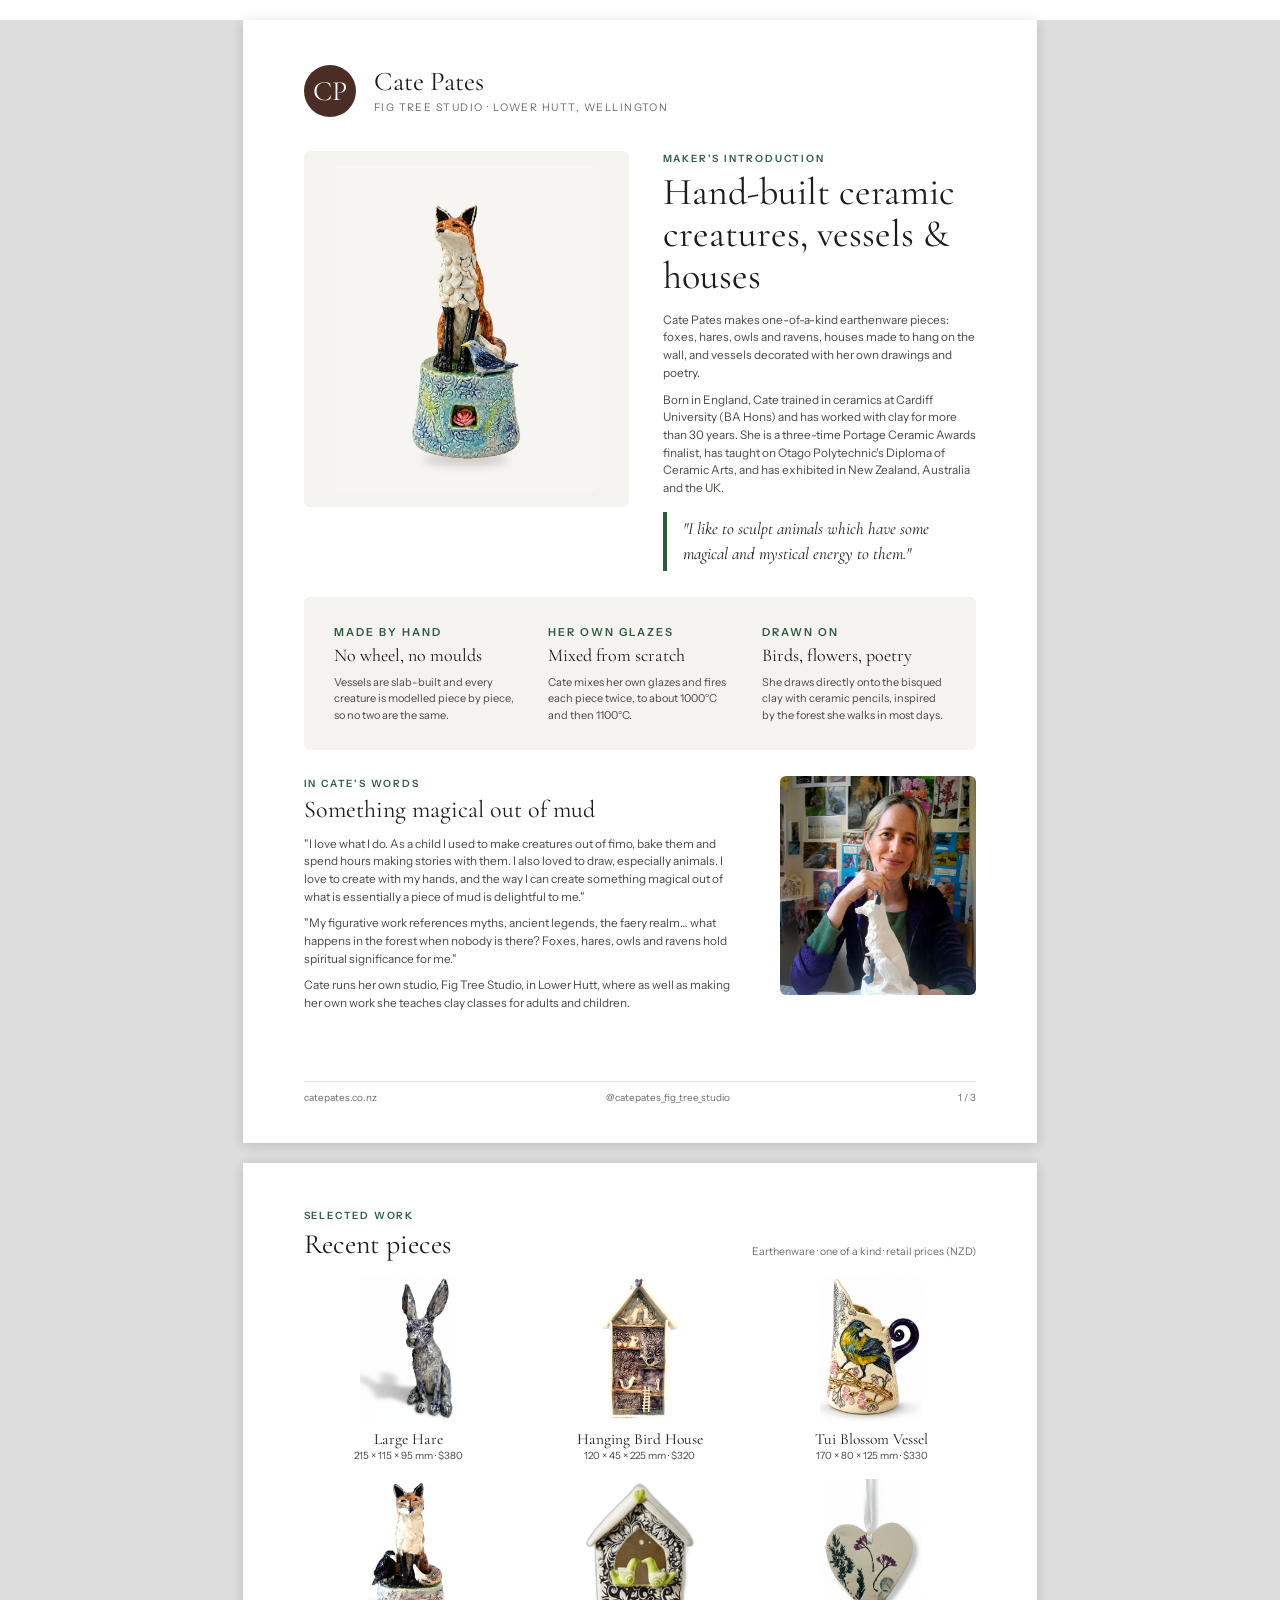
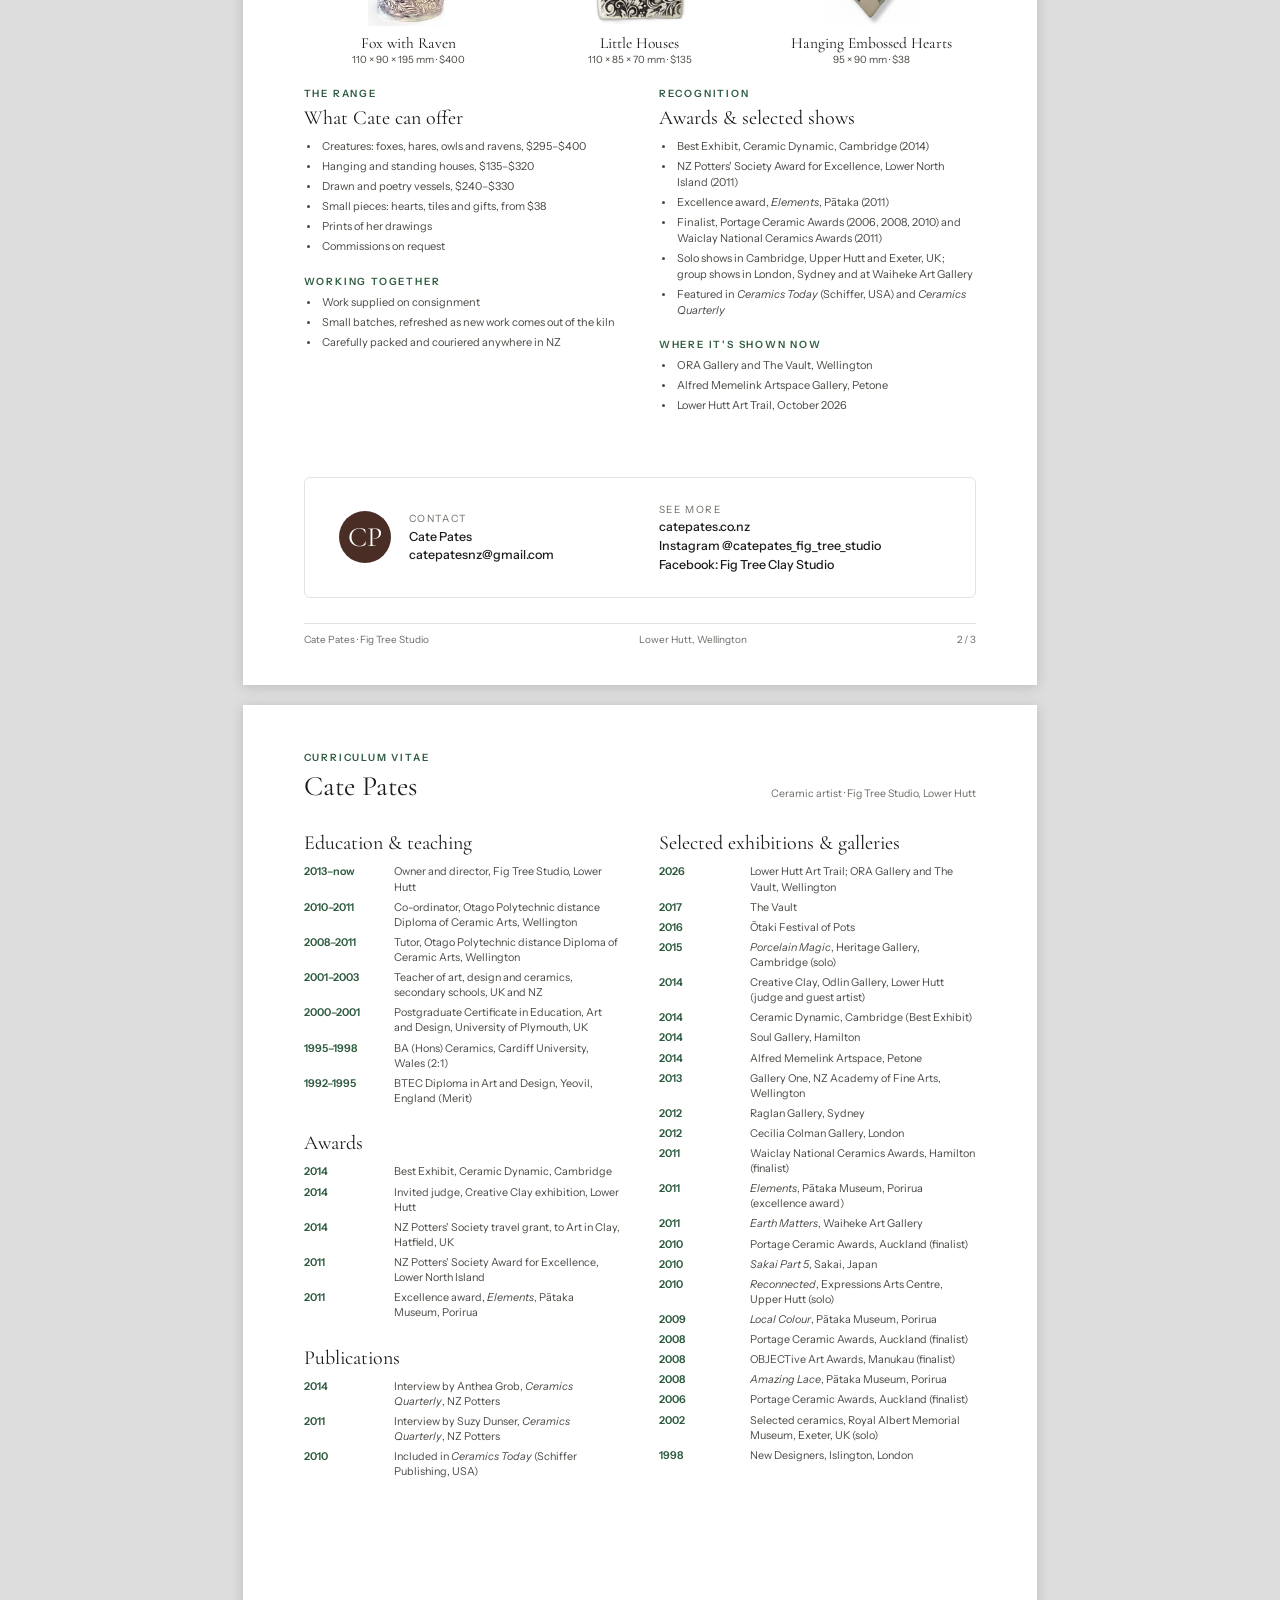
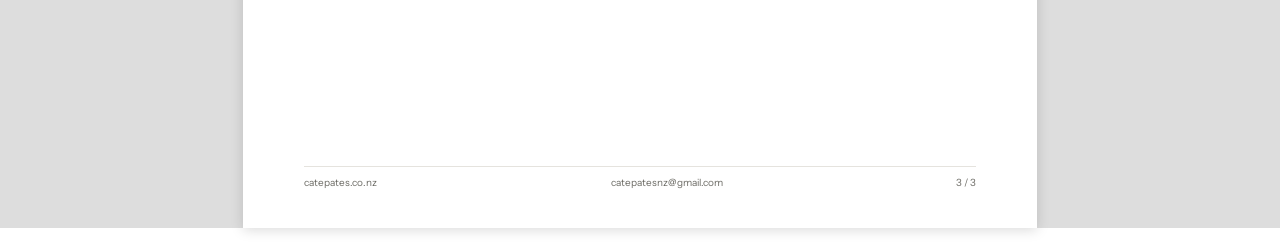
==== docs/maker-introduction/index.html @ d9bb9735 "Maker introduction: Cate mixes her own glazes Co-Authored-By: Claude Opus 5.5 <noreply@anthropic.com" ====
<!doctype html>
<html lang="en">
<head>
<meta charset="utf-8">
<title>Cate Pates – Maker introduction</title>
<!-- Cate's introduction pack for galleries: three A4 pages. Edit the text here, then
     run `node docs/maker-introduction/build.cjs` to make the PDF beside this file. -->
<link href="https://fonts.googleapis.com/css2?family=Cormorant+Garamond:ital,wght@0,300;0,400;0,500;1,300;1,400&family=Instrument+Sans:ital,wght@0,400;0,500;0,600;1,400&display=swap" rel="stylesheet">
<style>
  :root {
    --ink: #1C1C1A; --body: #4A4944; --muted: #6B6A64; --line: #E5E3DE; --soft: #F4F3F0;
    --green: #2E5B3F; --brown: #4A2E25;
    --serif: 'Cormorant Garamond', Georgia, serif; --sans: 'Instrument Sans', system-ui, sans-serif;
  }
  @page { size: A4; margin: 0; }
  * { box-sizing: border-box; }
  html, body { margin: 0; background: #fff; color: var(--body); font-family: var(--sans); font-size: 11.8px; line-height: 1.5; }
  .page { position: relative; width: 210mm; height: 297mm; padding: 12mm 16mm 22mm; overflow: hidden; page-break-after: always; }
  .page:last-child { page-break-after: auto; }
  @media screen { body { background: #ddd; } .page { margin: 20px auto; background: #fff; box-shadow: 0 2px 12px rgba(0,0,0,.15); } }
  p { margin: 0 0 9px; }
  em { font-style: italic; }
  .eyebrow { margin: 0 0 6px; font-size: 10px; font-weight: 600; letter-spacing: .18em; text-transform: uppercase; color: var(--green); }
  .serif { font-family: var(--serif); font-weight: 400; color: var(--ink); }
  h1, h2, h3 { margin: 0; font-family: var(--serif); font-weight: 400; color: var(--ink); line-height: 1.1; }
  h1 { font-size: 38px; }
  h2 { font-size: 28px; }
  h3 { font-size: 20px; }
  .mark { display: grid; place-items: center; width: 52px; height: 52px; border-radius: 50%; background: var(--brown); color: #fff; font-family: var(--serif); font-size: 28px; letter-spacing: -.02em; flex: none; }
  .foot { position: absolute; left: 16mm; right: 16mm; bottom: 10mm; display: flex; justify-content: space-between; padding-top: 8px; border-top: 1px solid var(--line); font-size: 10px; color: var(--muted); }
  ul.dots { margin: 0; padding: 0 0 0 16px; }
  ul.dots li { margin: 0 0 4px; padding-left: 2px; line-height: 1.45; }
  ul.dots li::marker { font-size: 9px; }

  /* Page 1 */
  .brand { display: flex; align-items: center; gap: 18px; }
  .brand .name { font-family: var(--serif); font-size: 27px; color: var(--ink); line-height: 1.1; }
  .brand .sub { margin-top: 4px; font-size: 10.5px; letter-spacing: .14em; text-transform: uppercase; color: var(--muted); }
  .intro { display: grid; grid-template-columns: 86mm 1fr; gap: 9mm; margin-top: 9mm; }
  .hero { background: var(--soft); border-radius: 6px; height: 94mm; display: flex; align-items: center; justify-content: center; overflow: hidden; }
  .hero img { height: 86mm; width: auto; max-width: 100%; object-fit: contain; }
  .intro h1 { margin-bottom: 14px; }
  .quote { margin: 14px 0 0; padding: 4px 0 4px 16px; border-left: 4px solid var(--green); font-family: var(--serif); font-style: italic; font-size: 17px; line-height: 1.5; color: var(--ink); }
  .features { display: grid; grid-template-columns: repeat(3, 1fr); gap: 8mm; margin-top: 7mm; padding: 7mm 8mm; background: var(--soft); border-radius: 6px; }
  .features h3 { font-size: 18px; margin: 6px 0 8px; }
  .features p { font-size: 11px; margin: 0; }
  .words { display: grid; grid-template-columns: 1fr 52mm; gap: 9mm; margin-top: 7mm; }
  .words h2 { font-size: 24px; margin-bottom: 12px; }
  .words img { width: 100%; height: 58mm; object-fit: cover; border-radius: 6px; }

  /* Page 2 */
  .head { display: flex; justify-content: space-between; align-items: flex-end; }
  .head .note { font-size: 10.5px; color: var(--muted); }
  .pieces { display: grid; grid-template-columns: repeat(3, 1fr); gap: 4mm 6mm; margin-top: 4mm; text-align: center; }
  .pieces img { height: 39mm; width: auto; max-width: 100%; object-fit: contain; }
  .pieces .t { font-family: var(--serif); font-size: 15.5px; color: var(--ink); margin-top: 2px; line-height: 1.2; }
  .pieces .m { font-size: 10px; }
  .two { display: grid; grid-template-columns: 1fr 1fr; gap: 10mm; margin-top: 5mm; font-size: 11px; }
  .two h3 { margin-bottom: 10px; }
  .two .eyebrow + h3 { margin-top: 0; }
  .two section + section { margin-top: 5mm; }
  .contact { position: absolute; left: 16mm; right: 16mm; bottom: 23mm; display: grid; grid-template-columns: 1fr 1fr; gap: 10mm; padding: 6mm 9mm; border: 1px solid var(--line); border-radius: 6px; }
  .contact .who { display: flex; align-items: center; gap: 18px; }
  .contact .label { font-size: 10px; letter-spacing: .16em; text-transform: uppercase; color: var(--muted); }
  .contact strong { display: block; font-weight: 500; color: var(--ink); font-size: 12.5px; }

  /* Page 3 */
  .cv { display: grid; grid-template-columns: 1fr 1fr; gap: 10mm; margin-top: 8mm; }
  .cv h3 { margin: 0 0 10px; }
  .cv section + section { margin-top: 7mm; }
  .cv dl { display: grid; grid-template-columns: 19mm 1fr; gap: 5px 5mm; margin: 0; font-size: 10.8px; line-height: 1.4; }
  .cv dt { font-weight: 600; color: var(--green); }
  .cv dd { margin: 0; }
</style>
</head>
<body>

<!-- ============ Page 1: about Cate ============ -->
<div class="page">
  <div class="brand">
    <div class="mark">CP</div>
    <div>
      <div class="name">Cate Pates</div>
      <div class="sub">Fig Tree Studio · Lower Hutt, Wellington</div>
    </div>
  </div>

  <div class="intro">
    <div class="hero"><img src="img/hero-fox.jpg" alt="Cate's ceramic fox with a bluebird on a glazed base"></div>
    <div>
      <p class="eyebrow">Maker's introduction</p>
      <h1>Hand-built ceramic creatures, vessels &amp; houses</h1>
      <p>Cate Pates makes one-of-a-kind earthenware pieces: foxes, hares, owls and ravens, houses made to hang on the wall, and vessels decorated with her own drawings and poetry.</p>
      <p>Born in England, Cate trained in ceramics at Cardiff University (BA Hons) and has worked with clay for more than 30 years. She is a three-time Portage Ceramic Awards finalist, has taught on Otago Polytechnic's Diploma of Ceramic Arts, and has exhibited in New Zealand, Australia and the UK.</p>
      <p class="quote">"I like to sculpt animals which have some magical and mystical energy to them."</p>
    </div>
  </div>

  <div class="features">
    <div>
      <p class="eyebrow">Made by hand</p>
      <h3>No wheel, no moulds</h3>
      <p>Vessels are slab-built and every creature is modelled piece by piece, so no two are the same.</p>
    </div>
    <div>
      <p class="eyebrow">Her own glazes</p>
      <h3>Mixed from scratch</h3>
      <p>Cate mixes her own glazes and fires each piece twice, to about 1000°C and then 1100°C.</p>
    </div>
    <div>
      <p class="eyebrow">Drawn on</p>
      <h3>Birds, flowers, poetry</h3>
      <p>She draws directly onto the bisqued clay with ceramic pencils, inspired by the forest she walks in most days.</p>
    </div>
  </div>

  <div class="words">
    <div>
      <p class="eyebrow">In Cate's words</p>
      <h2>Something magical out of mud</h2>
      <p>"I love what I do. As a child I used to make creatures out of fimo, bake them and spend hours making stories with them. I also loved to draw, especially animals. I love to create with my hands, and the way I can create something magical out of what is essentially a piece of mud is delightful to me."</p>
      <p>"My figurative work references myths, ancient legends, the faery realm… what happens in the forest when nobody is there? Foxes, hares, owls and ravens hold spiritual significance for me."</p>
      <p>Cate runs her own studio, Fig Tree Studio, in Lower Hutt, where as well as making her own work she teaches clay classes for adults and children.</p>
    </div>
    <img src="img/cate.jpg" alt="Cate Pates in her studio holding a white ceramic hare">
  </div>

  <div class="foot"><span>catepates.co.nz</span><span>@catepates_fig_tree_studio</span><span>1 / 3</span></div>
</div>

<!-- ============ Page 2: selected work, range, recognition ============ -->
<div class="page">
  <div class="head">
    <div><p class="eyebrow">Selected work</p><h2>Recent pieces</h2></div>
    <span class="note">Earthenware · one of a kind · retail prices (NZD)</span>
  </div>

  <div class="pieces">
    <div><img src="img/large-hare.jpg" alt=""><div class="t">Large Hare</div><div class="m">215 × 115 × 95 mm · $380</div></div>
    <div><img src="img/hanging-bird-house.jpg" alt=""><div class="t">Hanging Bird House</div><div class="m">120 × 45 × 225 mm · $320</div></div>
    <div><img src="img/tui-blossom-vessel.jpg" alt=""><div class="t">Tui Blossom Vessel</div><div class="m">170 × 80 × 125 mm · $330</div></div>
    <div><img src="img/fox-with-raven.jpg" alt=""><div class="t">Fox with Raven</div><div class="m">110 × 90 × 195 mm · $400</div></div>
    <div><img src="img/little-houses.jpg" alt=""><div class="t">Little Houses</div><div class="m">110 × 85 × 70 mm · $135</div></div>
    <div><img src="img/hanging-hearts.jpg" alt=""><div class="t">Hanging Embossed Hearts</div><div class="m">95 × 90 mm · $38</div></div>
  </div>

  <div class="two">
    <div>
      <section>
        <p class="eyebrow">The range</p>
        <h3>What Cate can offer</h3>
        <ul class="dots">
          <li>Creatures: foxes, hares, owls and ravens, $295–$400</li>
          <li>Hanging and standing houses, $135–$320</li>
          <li>Drawn and poetry vessels, $240–$330</li>
          <li>Small pieces: hearts, tiles and gifts, from $38</li>
          <li>Prints of her drawings</li>
          <li>Commissions on request</li>
        </ul>
      </section>
      <section>
        <p class="eyebrow">Working together</p>
        <ul class="dots">
          <li>Work supplied on consignment</li>
          <li>Small batches, refreshed as new work comes out of the kiln</li>
          <li>Carefully packed and couriered anywhere in NZ</li>
        </ul>
      </section>
    </div>
    <div>
      <section>
        <p class="eyebrow">Recognition</p>
        <h3>Awards &amp; selected shows</h3>
        <ul class="dots">
          <li>Best Exhibit, Ceramic Dynamic, Cambridge (2014)</li>
          <li>NZ Potters' Society Award for Excellence, Lower North Island (2011)</li>
          <li>Excellence award, <em>Elements</em>, Pātaka (2011)</li>
          <li>Finalist, Portage Ceramic Awards (2006, 2008, 2010) and Waiclay National Ceramics Awards (2011)</li>
          <li>Solo shows in Cambridge, Upper Hutt and Exeter, UK; group shows in London, Sydney and at Waiheke Art Gallery</li>
          <li>Featured in <em>Ceramics Today</em> (Schiffer, USA) and <em>Ceramics Quarterly</em></li>
        </ul>
      </section>
      <section>
        <p class="eyebrow">Where it's shown now</p>
        <ul class="dots">
          <li>ORA Gallery and The Vault, Wellington</li>
          <li>Alfred Memelink Artspace Gallery, Petone</li>
          <li>Lower Hutt Art Trail, October 2026</li>
        </ul>
      </section>
    </div>
  </div>

  <div class="contact">
    <div class="who">
      <div class="mark">CP</div>
      <div><span class="label">Contact</span><strong>Cate Pates</strong><strong>catepatesnz@gmail.com</strong></div>
    </div>
    <div><span class="label">See more</span><strong>catepates.co.nz</strong><strong>Instagram @catepates_fig_tree_studio</strong><strong>Facebook: Fig Tree Clay Studio</strong></div>
  </div>

  <div class="foot"><span>Cate Pates · Fig Tree Studio</span><span>Lower Hutt, Wellington</span><span>2 / 3</span></div>
</div>

<!-- ============ Page 3: CV ============ -->
<div class="page">
  <div class="head">
    <div><p class="eyebrow">Curriculum vitae</p><h2>Cate Pates</h2></div>
    <span class="note">Ceramic artist · Fig Tree Studio, Lower Hutt</span>
  </div>

  <div class="cv">
    <div>
      <section>
        <h3>Education &amp; teaching</h3>
        <dl>
          <dt>2013–now</dt><dd>Owner and director, Fig Tree Studio, Lower Hutt</dd>
          <dt>2010–2011</dt><dd>Co-ordinator, Otago Polytechnic distance Diploma of Ceramic Arts, Wellington</dd>
          <dt>2008–2011</dt><dd>Tutor, Otago Polytechnic distance Diploma of Ceramic Arts, Wellington</dd>
          <dt>2001–2003</dt><dd>Teacher of art, design and ceramics, secondary schools, UK and NZ</dd>
          <dt>2000–2001</dt><dd>Postgraduate Certificate in Education, Art and Design, University of Plymouth, UK</dd>
          <dt>1995–1998</dt><dd>BA (Hons) Ceramics, Cardiff University, Wales (2:1)</dd>
          <dt>1992–1995</dt><dd>BTEC Diploma in Art and Design, Yeovil, England (Merit)</dd>
        </dl>
      </section>
      <section>
        <h3>Awards</h3>
        <dl>
          <dt>2014</dt><dd>Best Exhibit, Ceramic Dynamic, Cambridge</dd>
          <dt>2014</dt><dd>Invited judge, Creative Clay exhibition, Lower Hutt</dd>
          <dt>2014</dt><dd>NZ Potters' Society travel grant, to Art in Clay, Hatfield, UK</dd>
          <dt>2011</dt><dd>NZ Potters' Society Award for Excellence, Lower North Island</dd>
          <dt>2011</dt><dd>Excellence award, <em>Elements</em>, Pātaka Museum, Porirua</dd>
        </dl>
      </section>
      <section>
        <h3>Publications</h3>
        <dl>
          <dt>2014</dt><dd>Interview by Anthea Grob, <em>Ceramics Quarterly</em>, NZ Potters</dd>
          <dt>2011</dt><dd>Interview by Suzy Dunser, <em>Ceramics Quarterly</em>, NZ Potters</dd>
          <dt>2010</dt><dd>Included in <em>Ceramics Today</em> (Schiffer Publishing, USA)</dd>
        </dl>
      </section>
    </div>
    <div>
      <section>
        <h3>Selected exhibitions &amp; galleries</h3>
        <dl>
          <dt>2026</dt><dd>Lower Hutt Art Trail; ORA Gallery and The Vault, Wellington</dd>
          <dt>2017</dt><dd>The Vault</dd>
          <dt>2016</dt><dd>Ōtaki Festival of Pots</dd>
          <dt>2015</dt><dd><em>Porcelain Magic</em>, Heritage Gallery, Cambridge (solo)</dd>
          <dt>2014</dt><dd>Creative Clay, Odlin Gallery, Lower Hutt (judge and guest artist)</dd>
          <dt>2014</dt><dd>Ceramic Dynamic, Cambridge (Best Exhibit)</dd>
          <dt>2014</dt><dd>Soul Gallery, Hamilton</dd>
          <dt>2014</dt><dd>Alfred Memelink Artspace, Petone</dd>
          <dt>2013</dt><dd>Gallery One, NZ Academy of Fine Arts, Wellington</dd>
          <dt>2012</dt><dd>Raglan Gallery, Sydney</dd>
          <dt>2012</dt><dd>Cecilia Colman Gallery, London</dd>
          <dt>2011</dt><dd>Waiclay National Ceramics Awards, Hamilton (finalist)</dd>
          <dt>2011</dt><dd><em>Elements</em>, Pātaka Museum, Porirua (excellence award)</dd>
          <dt>2011</dt><dd><em>Earth Matters</em>, Waiheke Art Gallery</dd>
          <dt>2010</dt><dd>Portage Ceramic Awards, Auckland (finalist)</dd>
          <dt>2010</dt><dd><em>Sakai Part 5</em>, Sakai, Japan</dd>
          <dt>2010</dt><dd><em>Reconnected</em>, Expressions Arts Centre, Upper Hutt (solo)</dd>
          <dt>2009</dt><dd><em>Local Colour</em>, Pātaka Museum, Porirua</dd>
          <dt>2008</dt><dd>Portage Ceramic Awards, Auckland (finalist)</dd>
          <dt>2008</dt><dd>OBJECTive Art Awards, Manukau (finalist)</dd>
          <dt>2008</dt><dd><em>Amazing Lace</em>, Pātaka Museum, Porirua</dd>
          <dt>2006</dt><dd>Portage Ceramic Awards, Auckland (finalist)</dd>
          <dt>2002</dt><dd>Selected ceramics, Royal Albert Memorial Museum, Exeter, UK (solo)</dd>
          <dt>1998</dt><dd>New Designers, Islington, London</dd>
        </dl>
      </section>
    </div>
  </div>

  <div class="foot"><span>catepates.co.nz</span><span>catepatesnz@gmail.com</span><span>3 / 3</span></div>
</div>

</body>
</html>
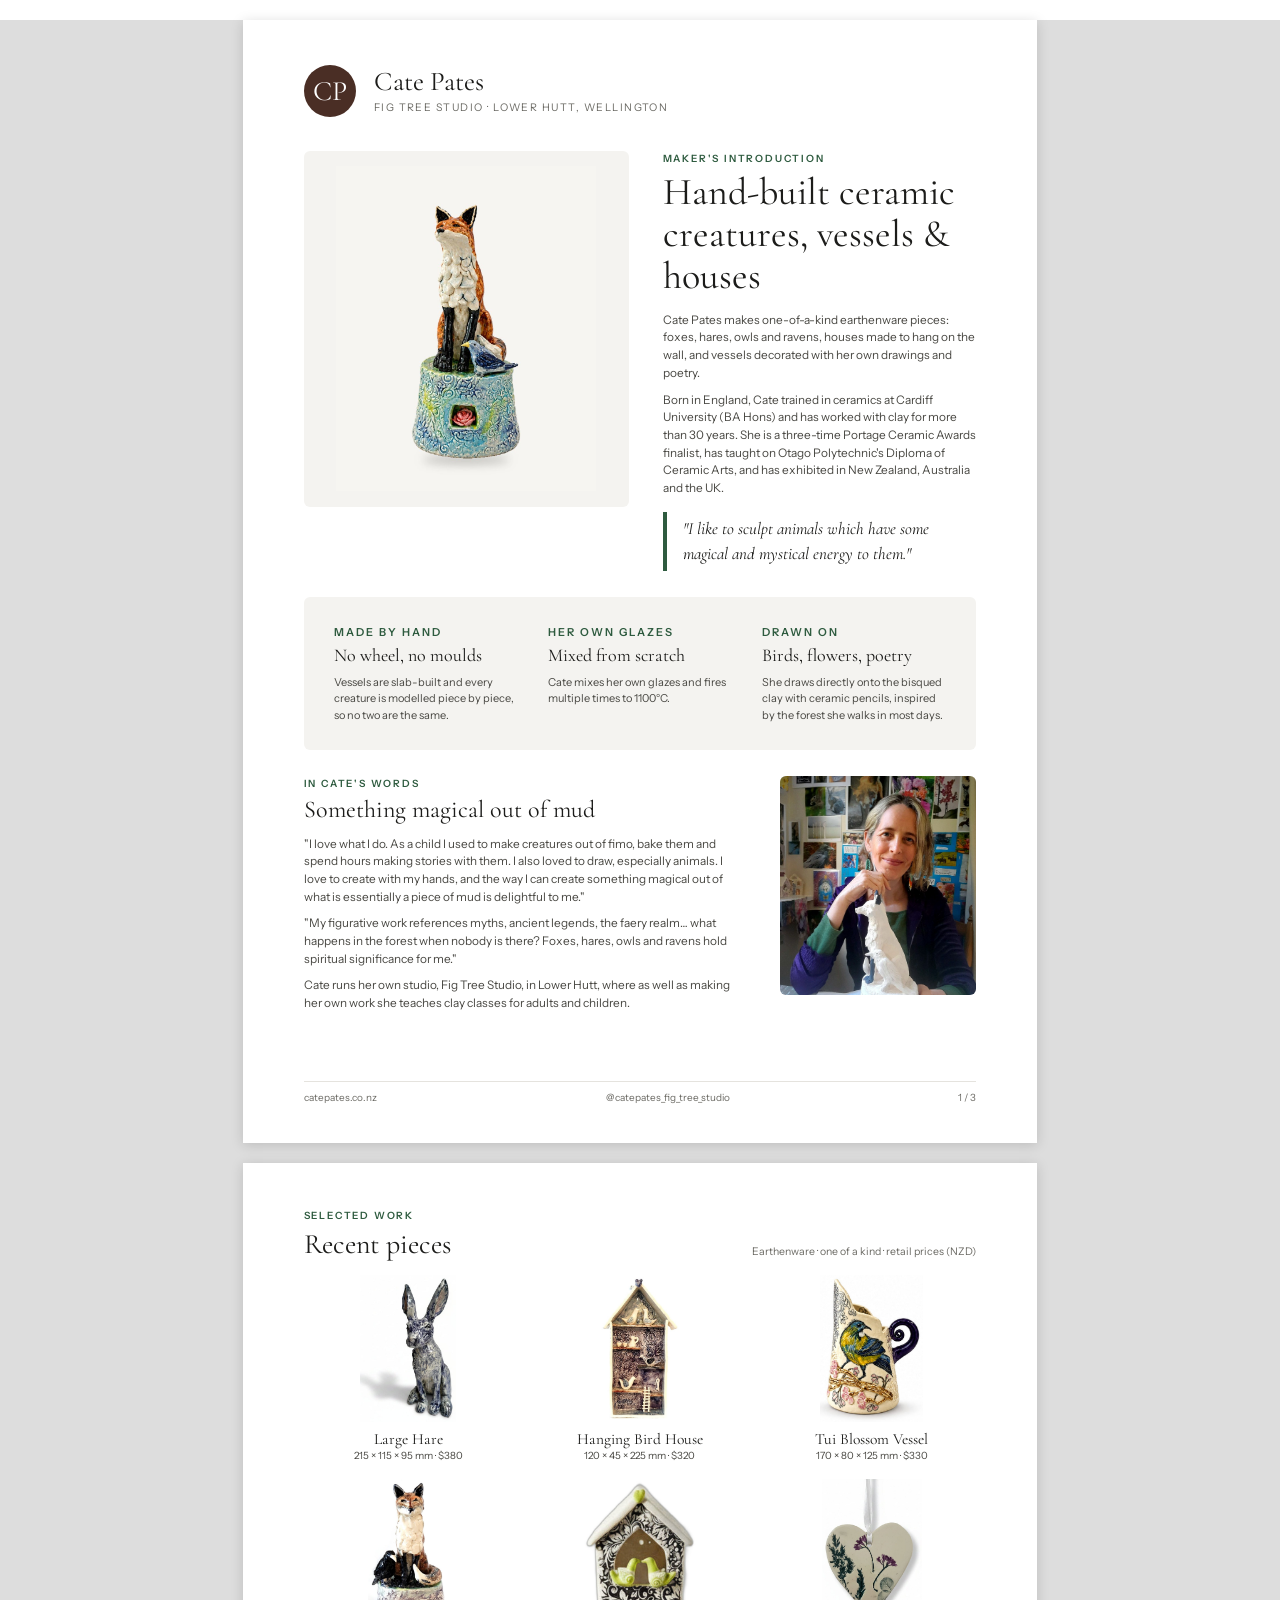
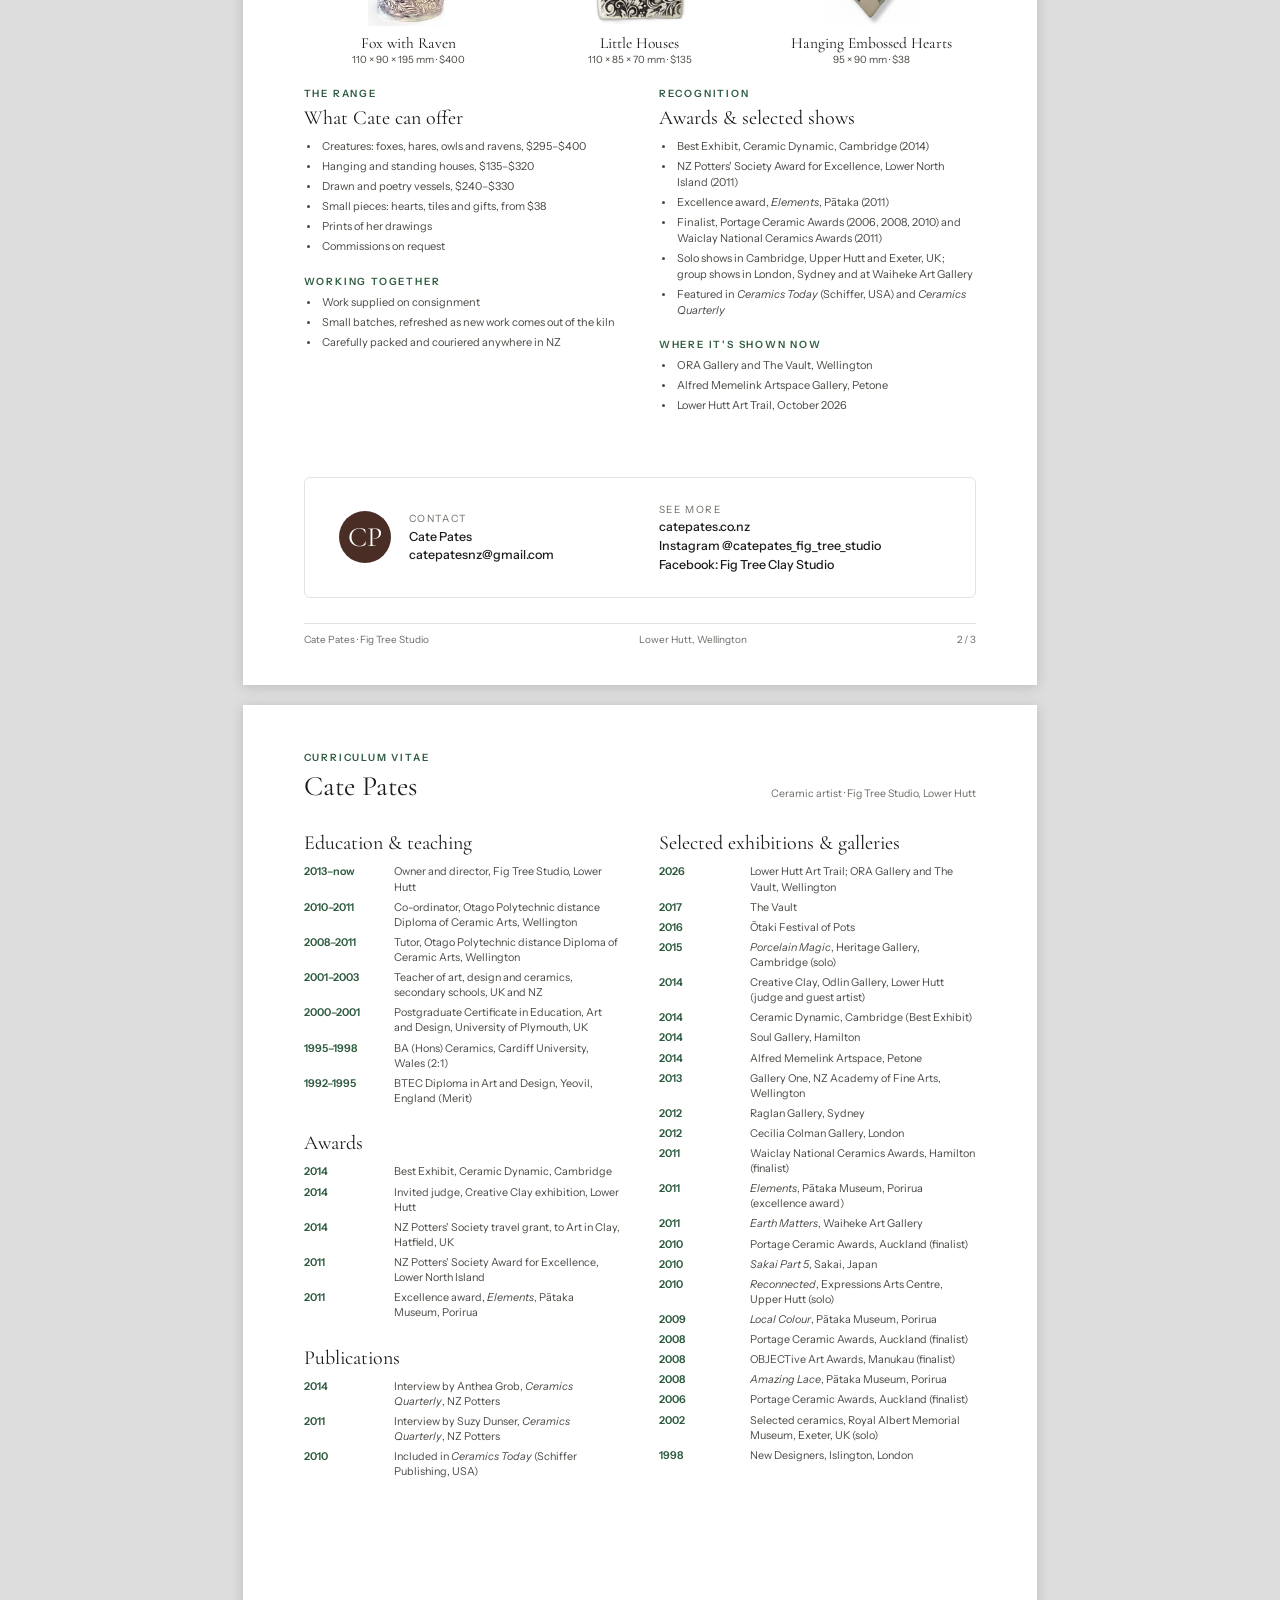
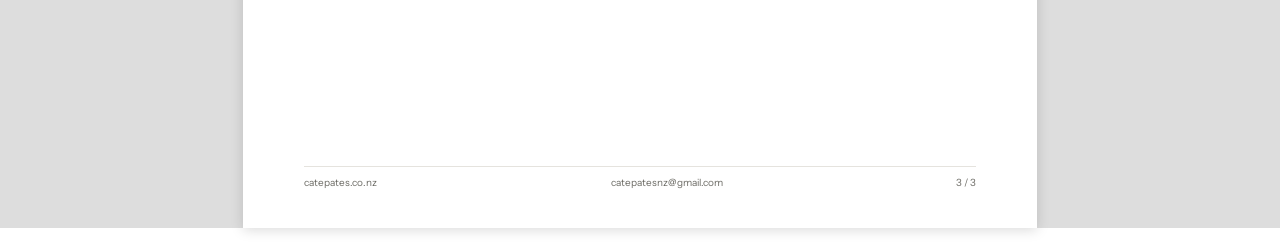
==== commit 8f8d9532: "Maker introduction: glazes box says she fires multiple times to 1100°C Co-Authored-By: Claude Opus 5" ====
--- a/docs/maker-introduction/index.html
+++ b/docs/maker-introduction/index.html
@@ -105,7 +105,7 @@
     <div>
       <p class="eyebrow">Her own glazes</p>
       <h3>Mixed from scratch</h3>
-      <p>Cate mixes her own glazes and fires each piece twice, to about 1000°C and then 1100°C.</p>
+      <p>Cate mixes her own glazes and fires multiple times to 1100°C.</p>
     </div>
     <div>
       <p class="eyebrow">Drawn on</p>
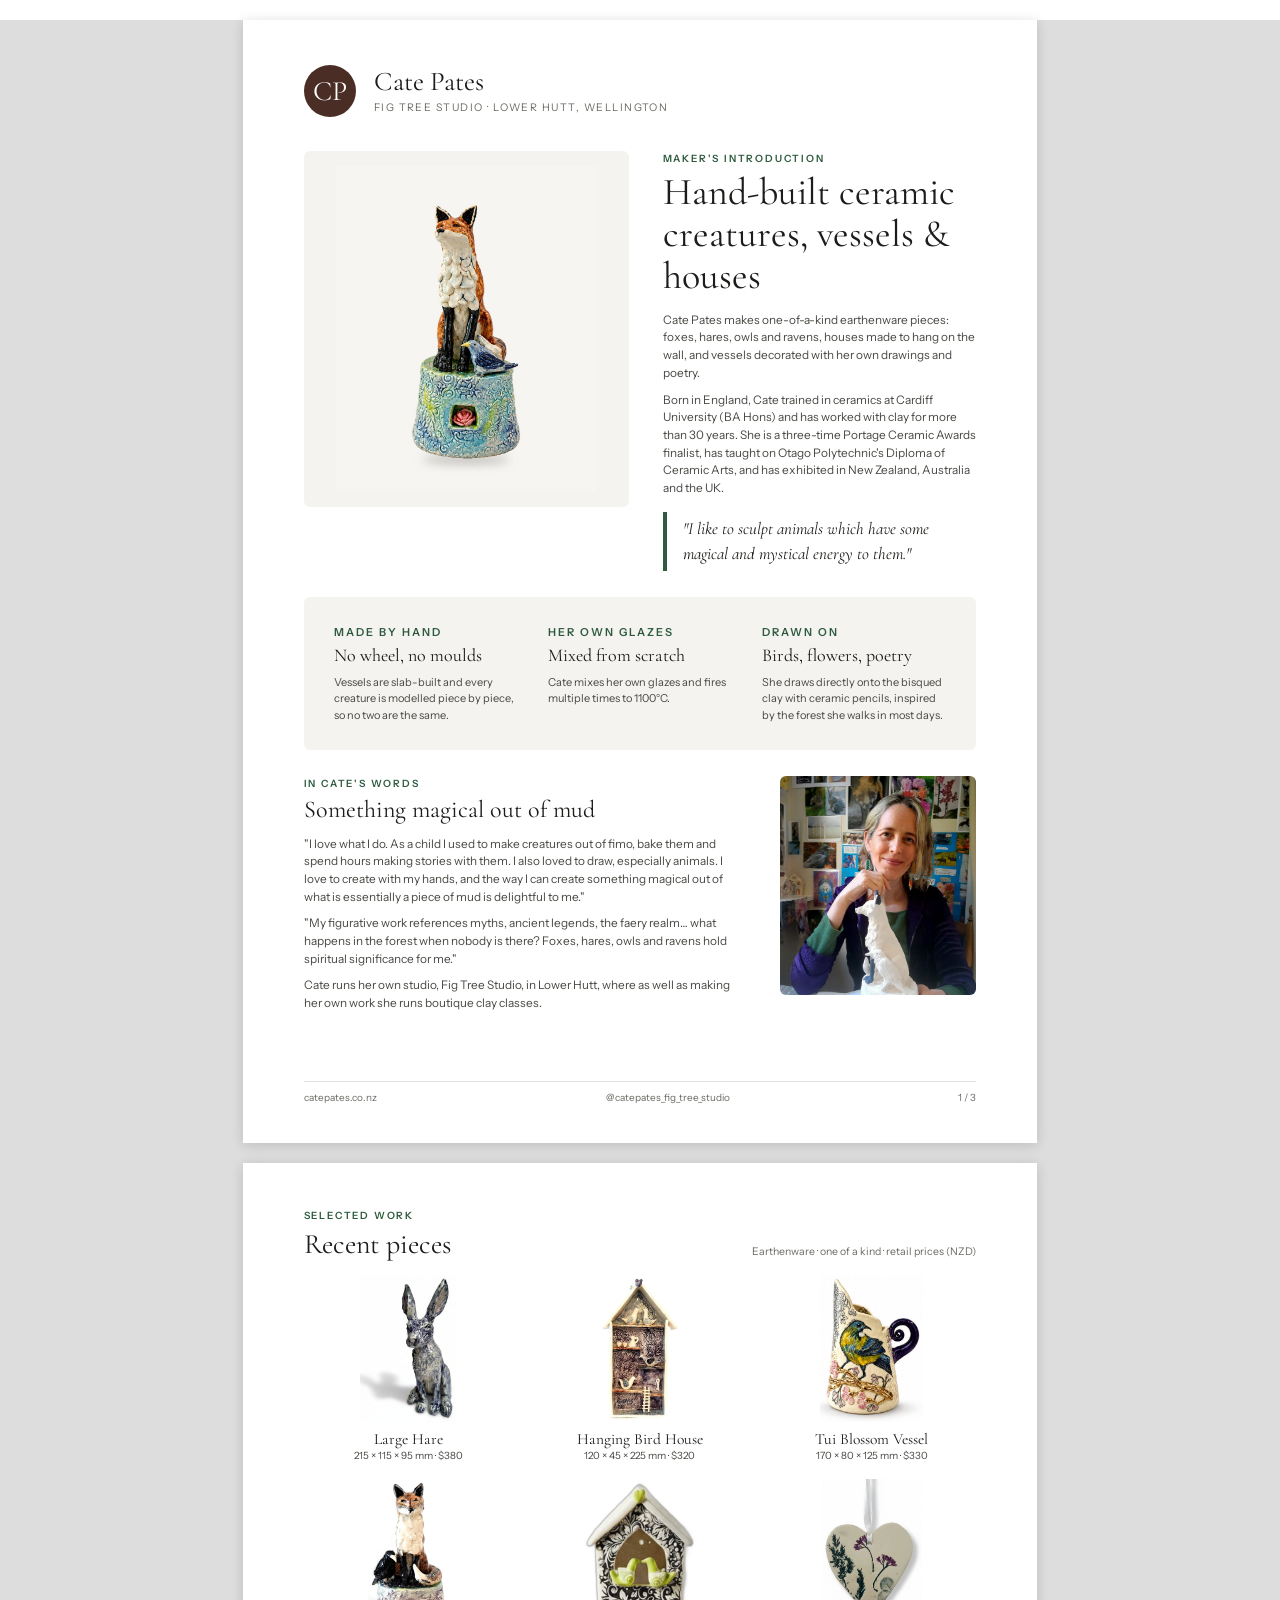
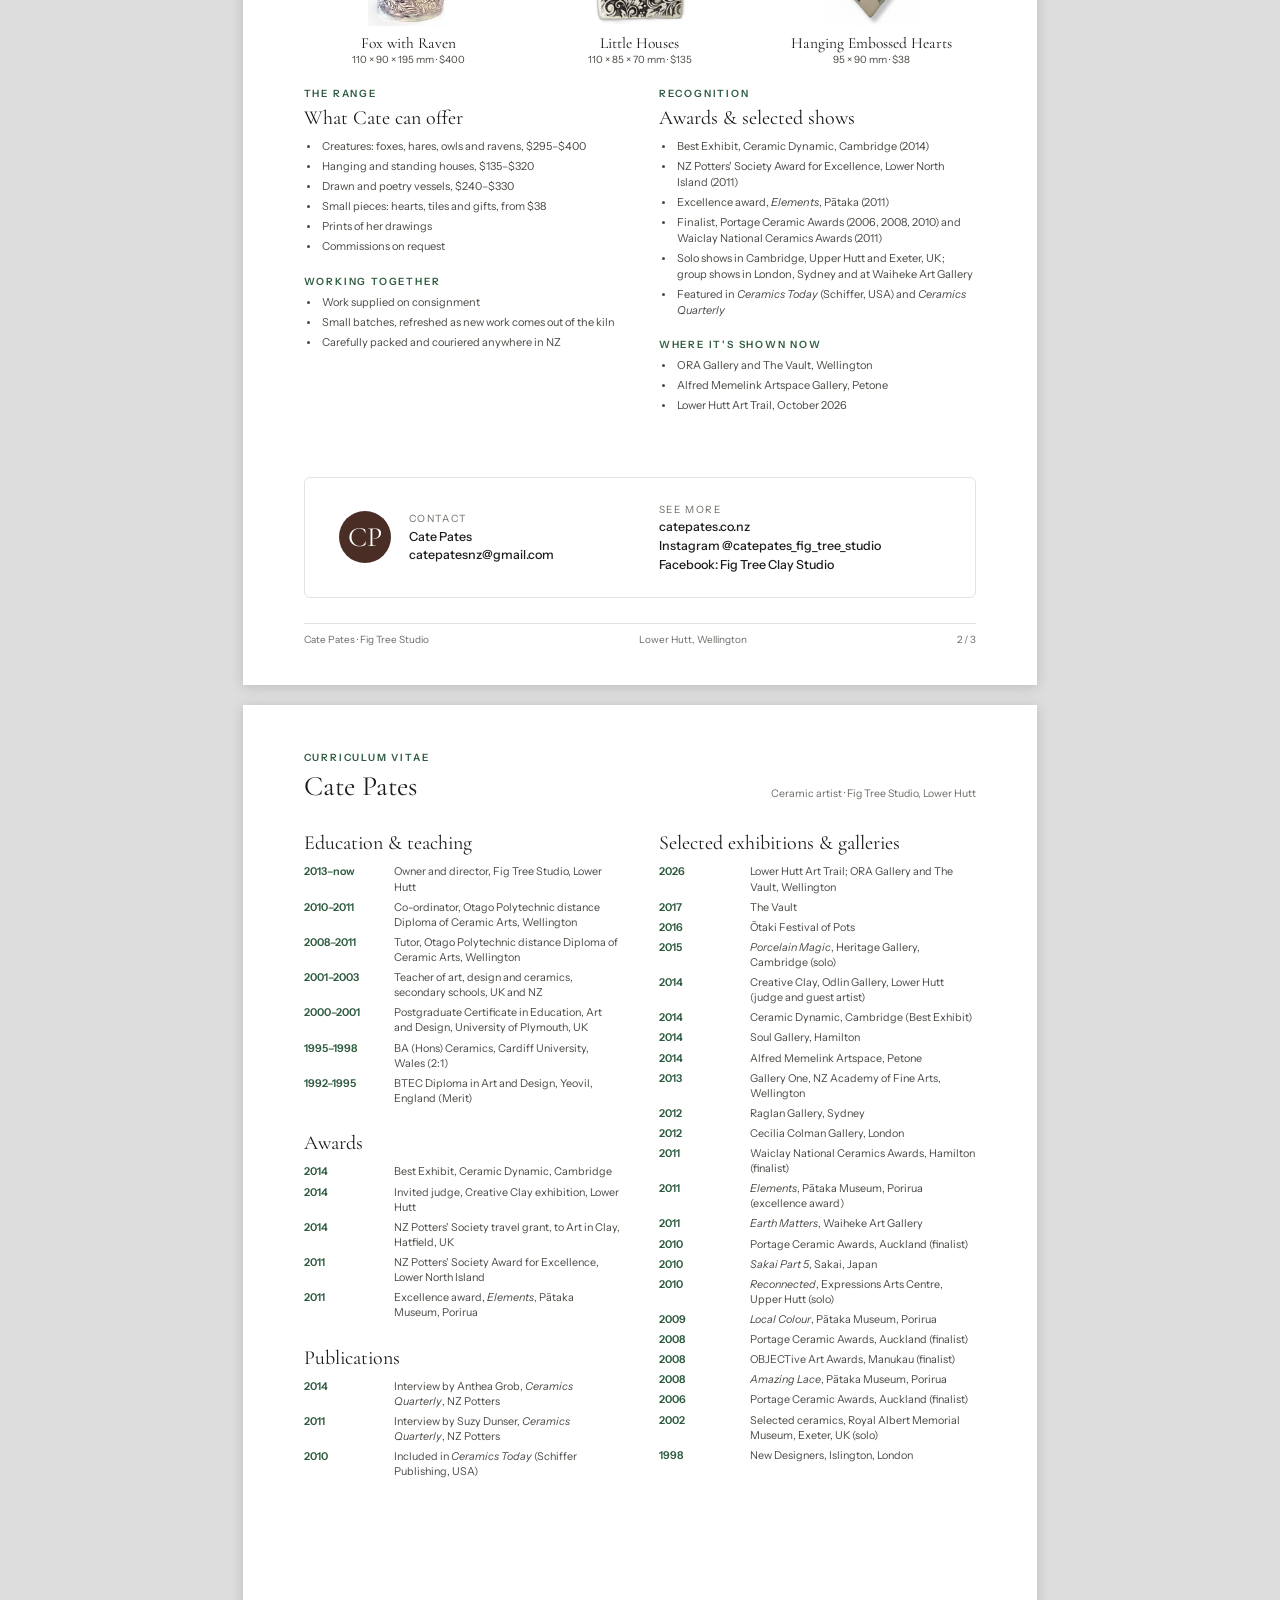
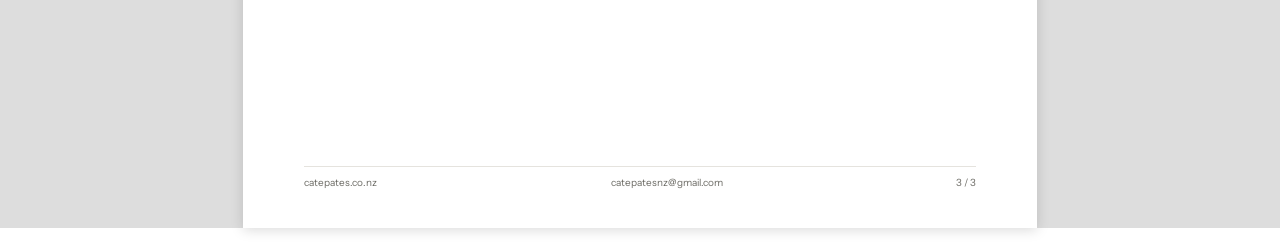
==== commit 08651eb3: "Maker introduction: Cate runs boutique clay classes Co-Authored-By: Claude Opus 5.5 <noreply@anthrop" ====
--- a/docs/maker-introduction/index.html
+++ b/docs/maker-introduction/index.html
@@ -120,7 +120,7 @@
       <h2>Something magical out of mud</h2>
       <p>"I love what I do. As a child I used to make creatures out of fimo, bake them and spend hours making stories with them. I also loved to draw, especially animals. I love to create with my hands, and the way I can create something magical out of what is essentially a piece of mud is delightful to me."</p>
       <p>"My figurative work references myths, ancient legends, the faery realm… what happens in the forest when nobody is there? Foxes, hares, owls and ravens hold spiritual significance for me."</p>
-      <p>Cate runs her own studio, Fig Tree Studio, in Lower Hutt, where as well as making her own work she teaches clay classes for adults and children.</p>
+      <p>Cate runs her own studio, Fig Tree Studio, in Lower Hutt, where as well as making her own work she runs boutique clay classes.</p>
     </div>
     <img src="img/cate.jpg" alt="Cate Pates in her studio holding a white ceramic hare">
   </div>
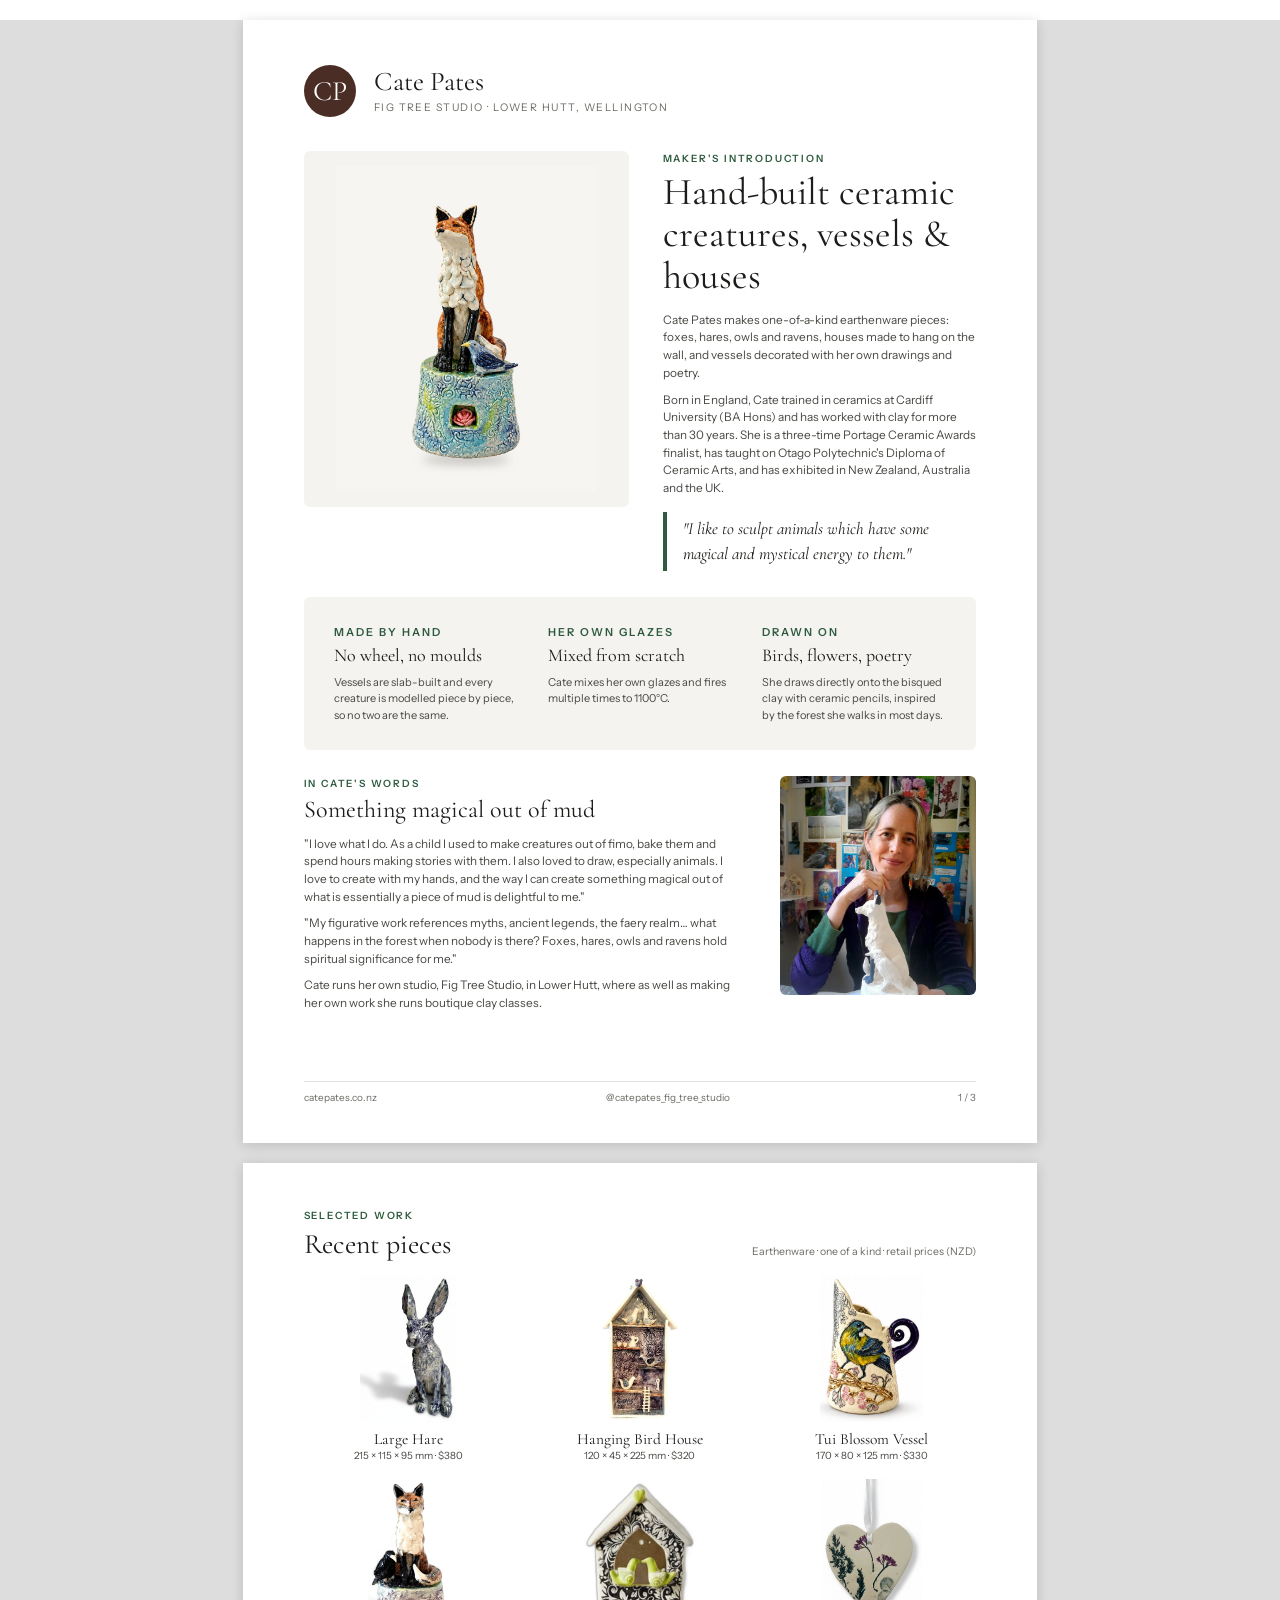
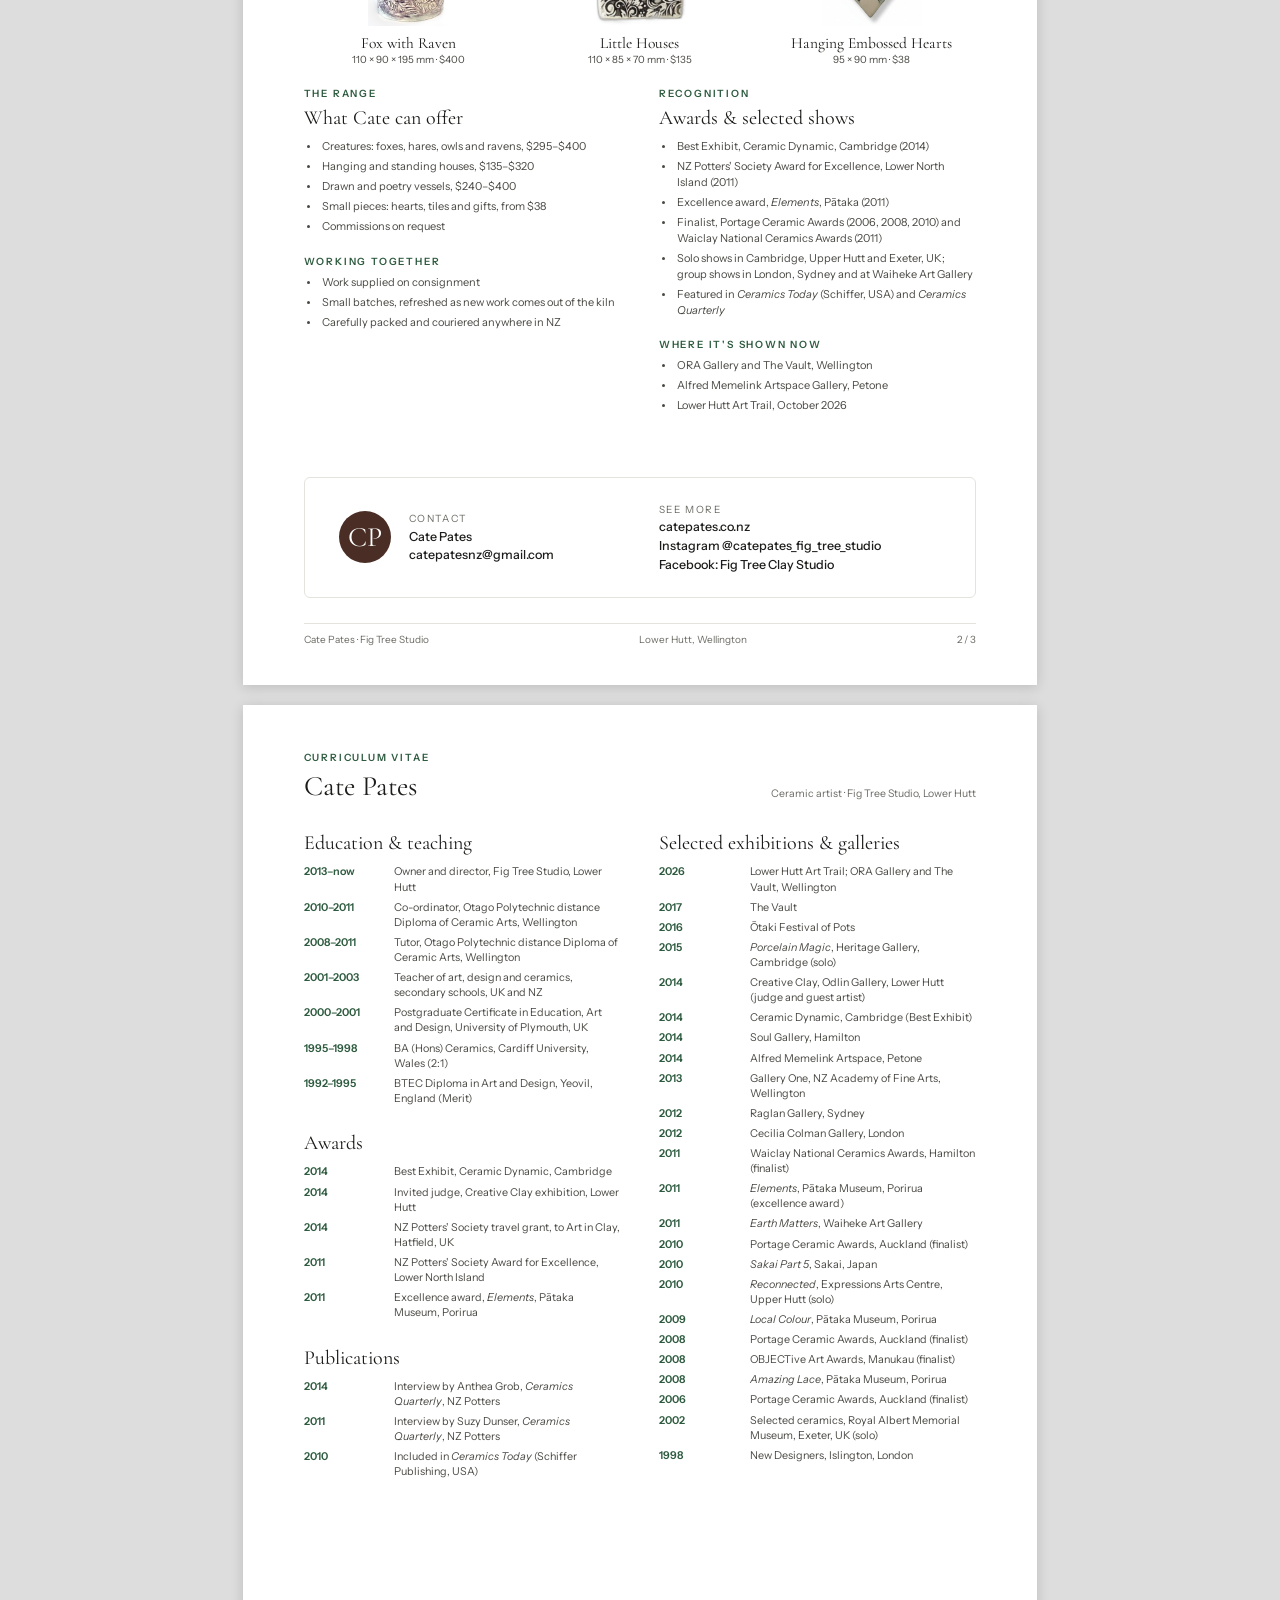
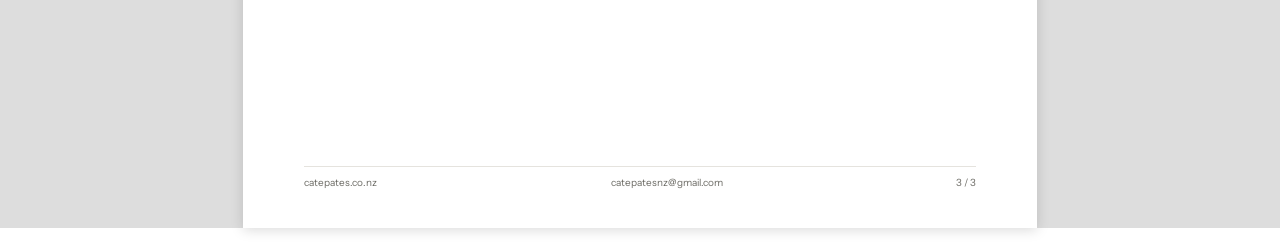
==== commit 2f1b46ad: "Maker introduction: no prints yet; drawn and poetry vessels up to $400 Co-Authored-By: Claude Opus 5" ====
--- a/docs/maker-introduction/index.html
+++ b/docs/maker-introduction/index.html
@@ -152,9 +152,8 @@
         <ul class="dots">
           <li>Creatures: foxes, hares, owls and ravens, $295–$400</li>
           <li>Hanging and standing houses, $135–$320</li>
-          <li>Drawn and poetry vessels, $240–$330</li>
+          <li>Drawn and poetry vessels, $240–$400</li>
           <li>Small pieces: hearts, tiles and gifts, from $38</li>
-          <li>Prints of her drawings</li>
           <li>Commissions on request</li>
         </ul>
       </section>
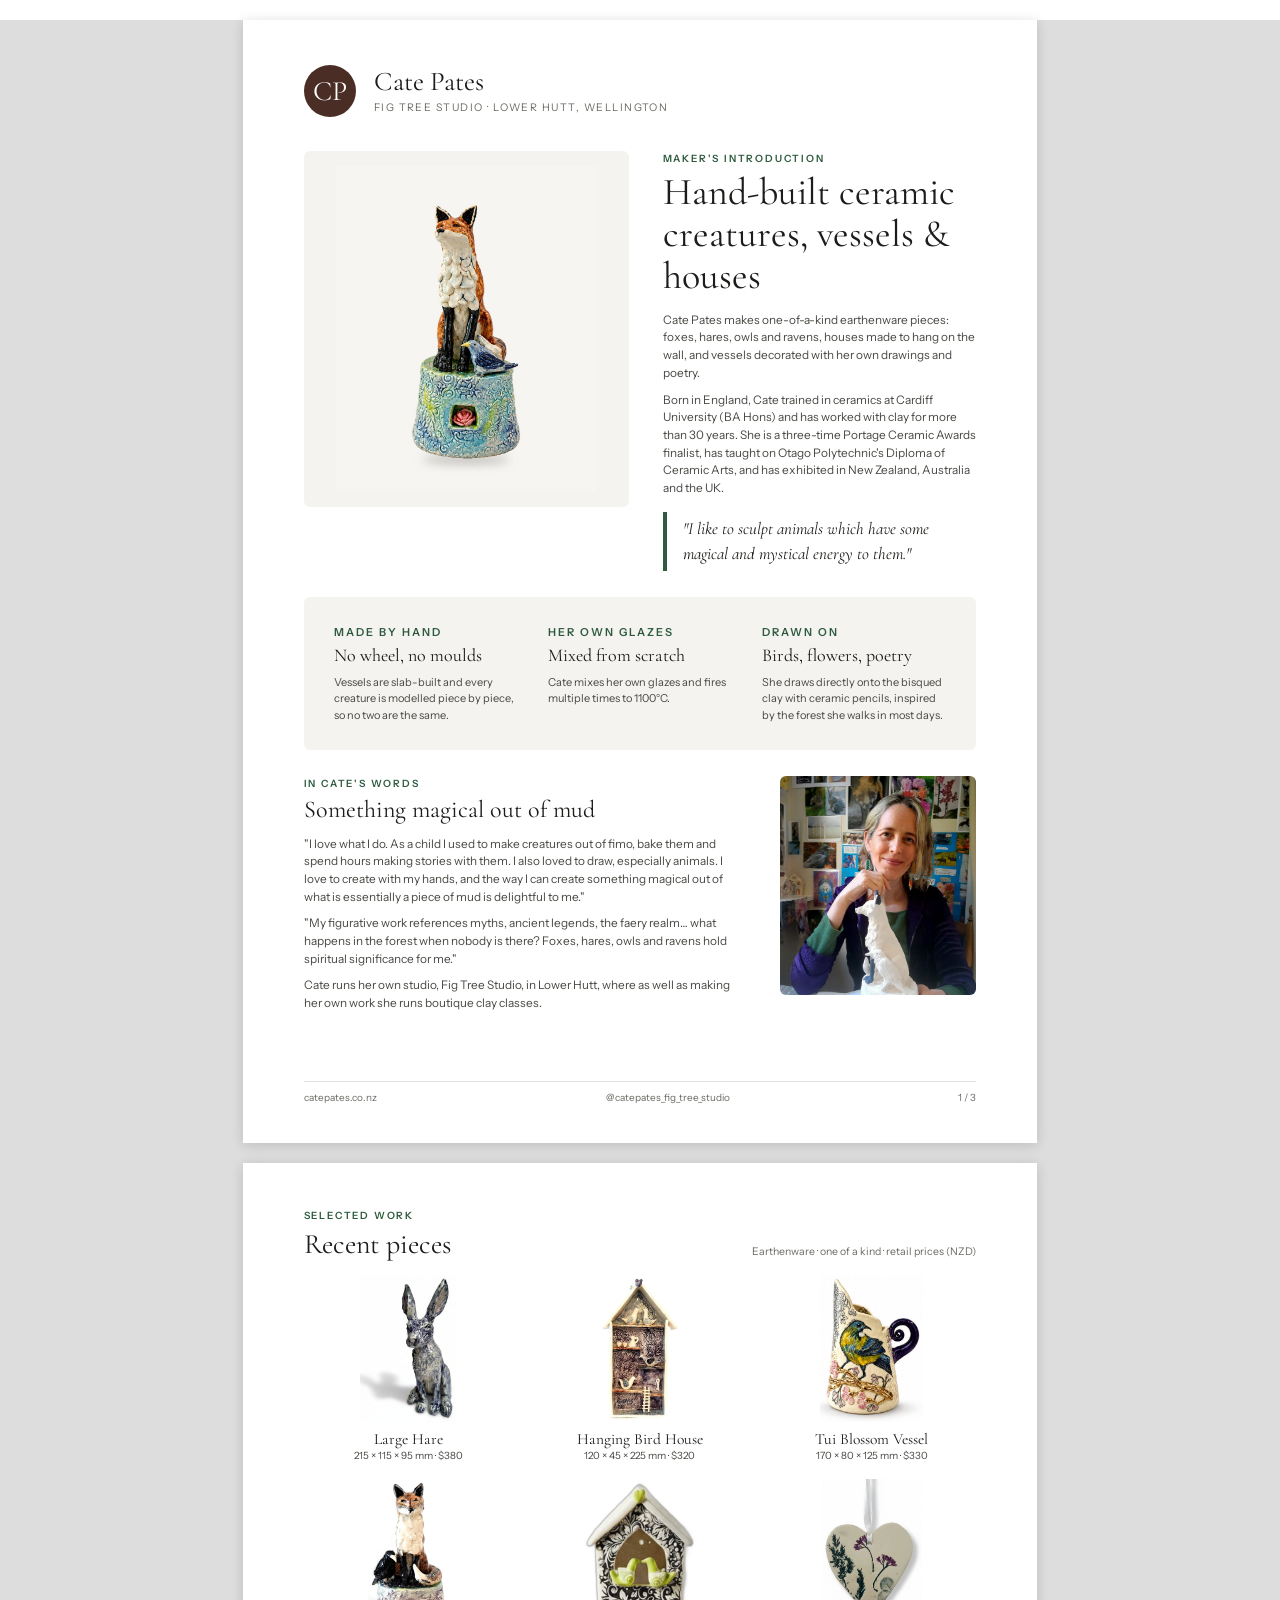
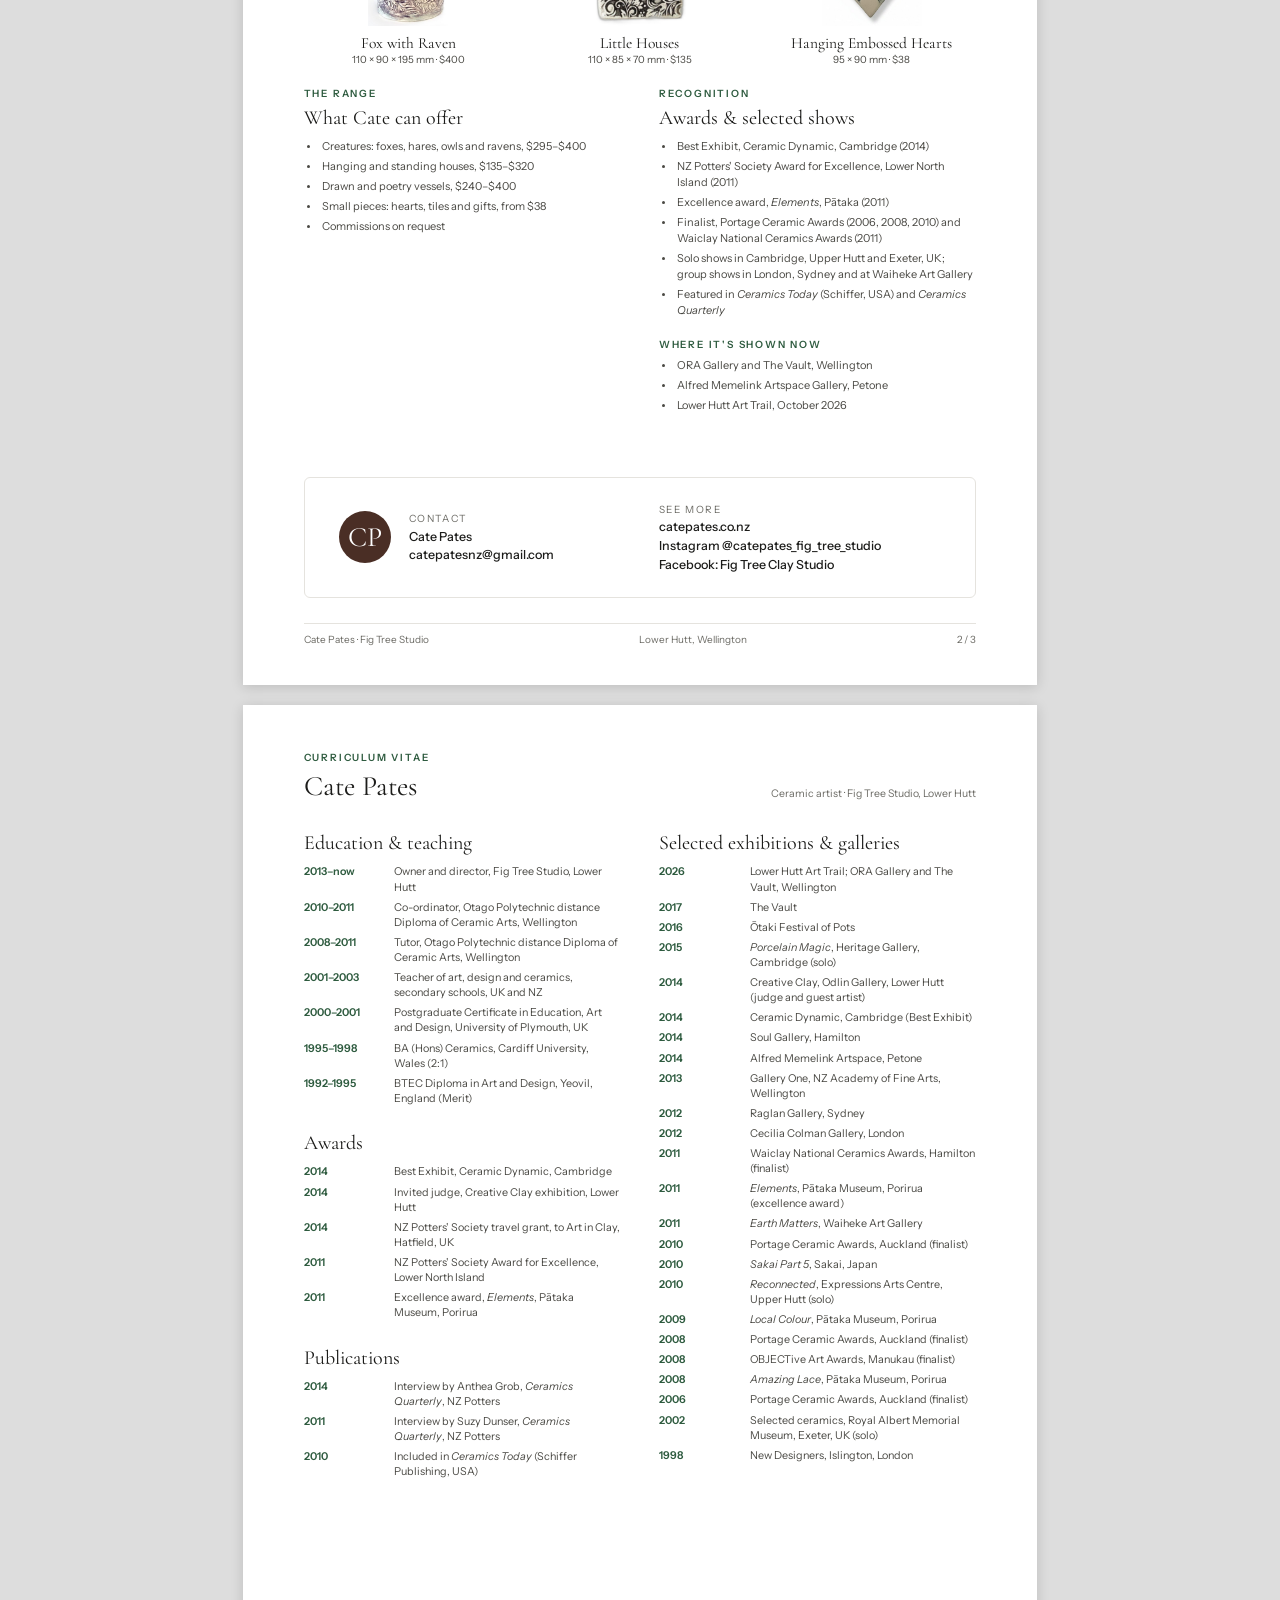
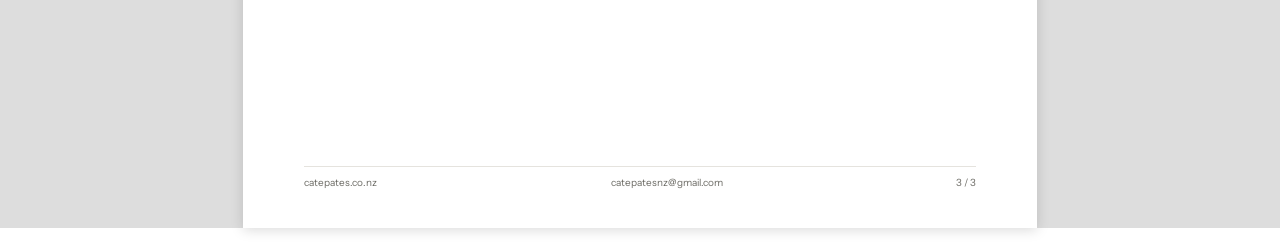
==== commit 730816e6: "Maker introduction: remove the Working together section Co-Authored-By: Claude Opus 5.5 <noreply@ant" ====
--- a/docs/maker-introduction/index.html
+++ b/docs/maker-introduction/index.html
@@ -157,14 +157,6 @@
           <li>Commissions on request</li>
         </ul>
       </section>
-      <section>
-        <p class="eyebrow">Working together</p>
-        <ul class="dots">
-          <li>Work supplied on consignment</li>
-          <li>Small batches, refreshed as new work comes out of the kiln</li>
-          <li>Carefully packed and couriered anywhere in NZ</li>
-        </ul>
-      </section>
     </div>
     <div>
       <section>
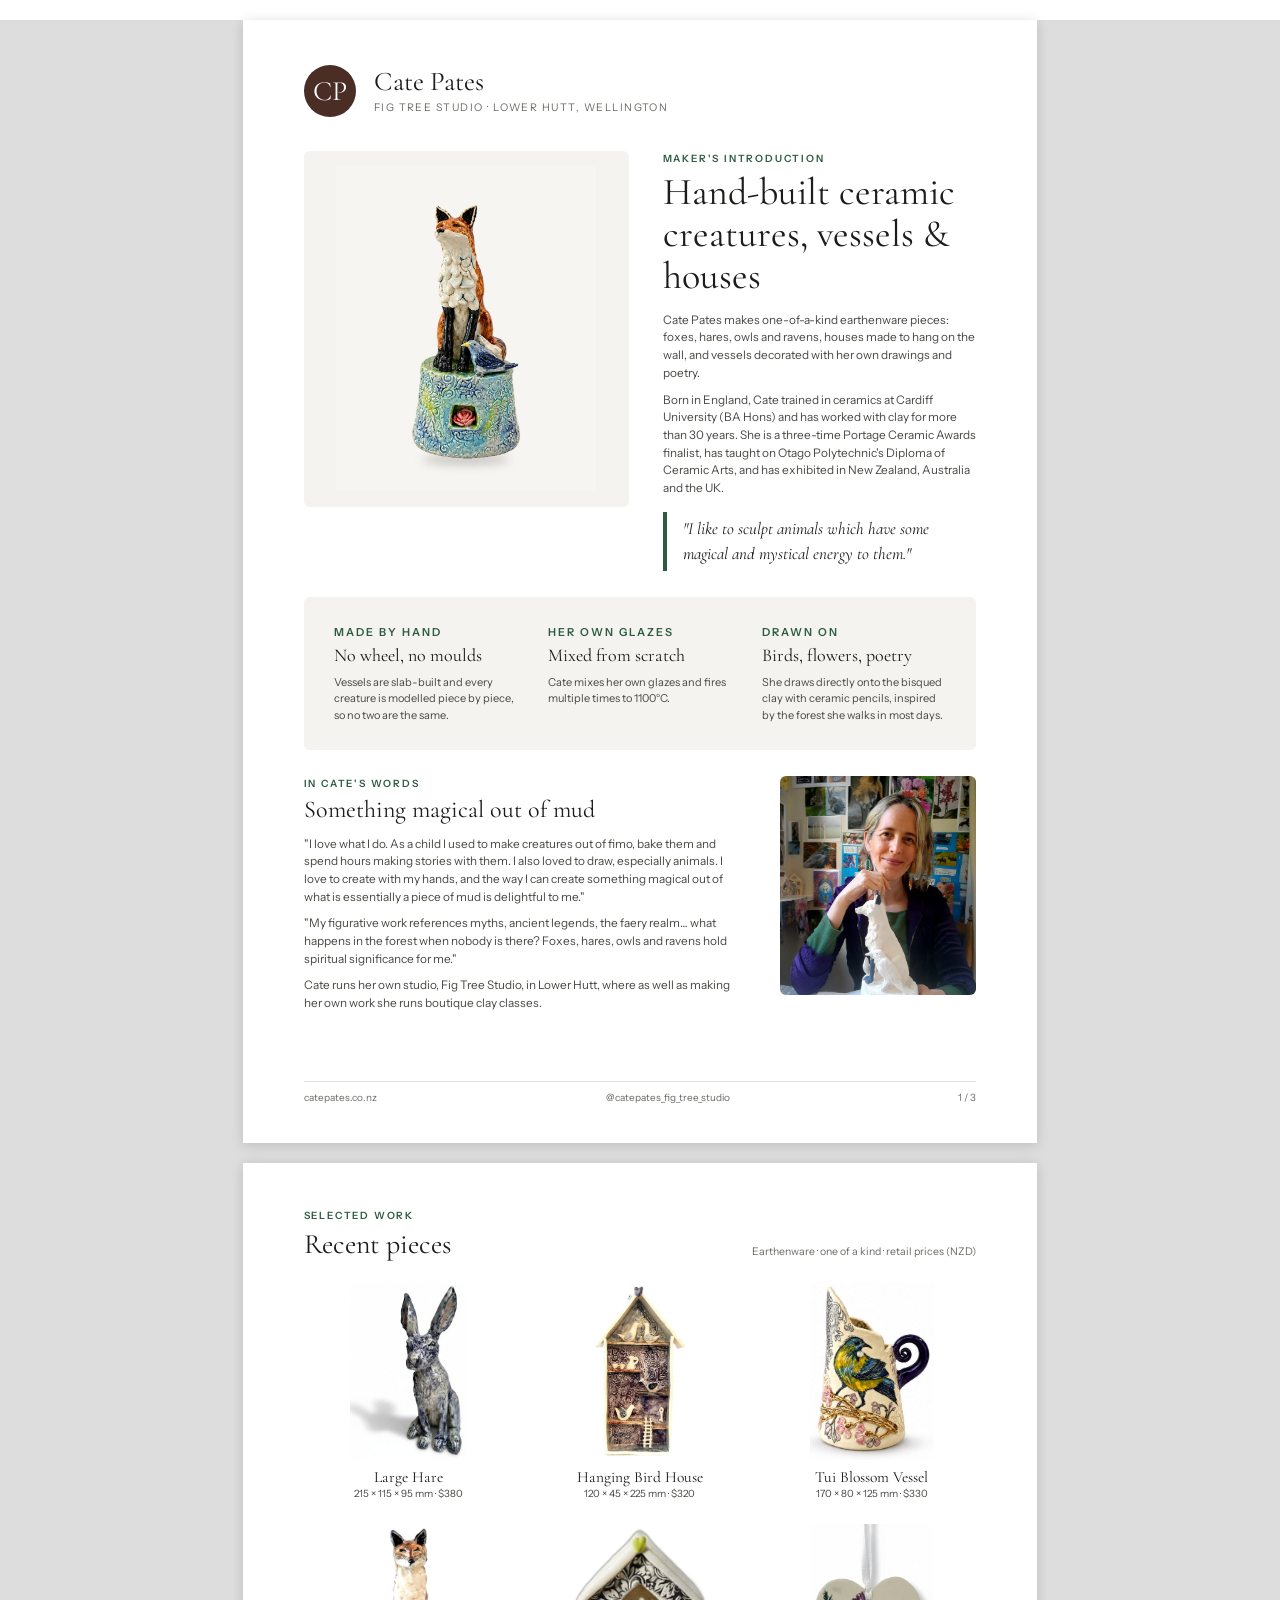
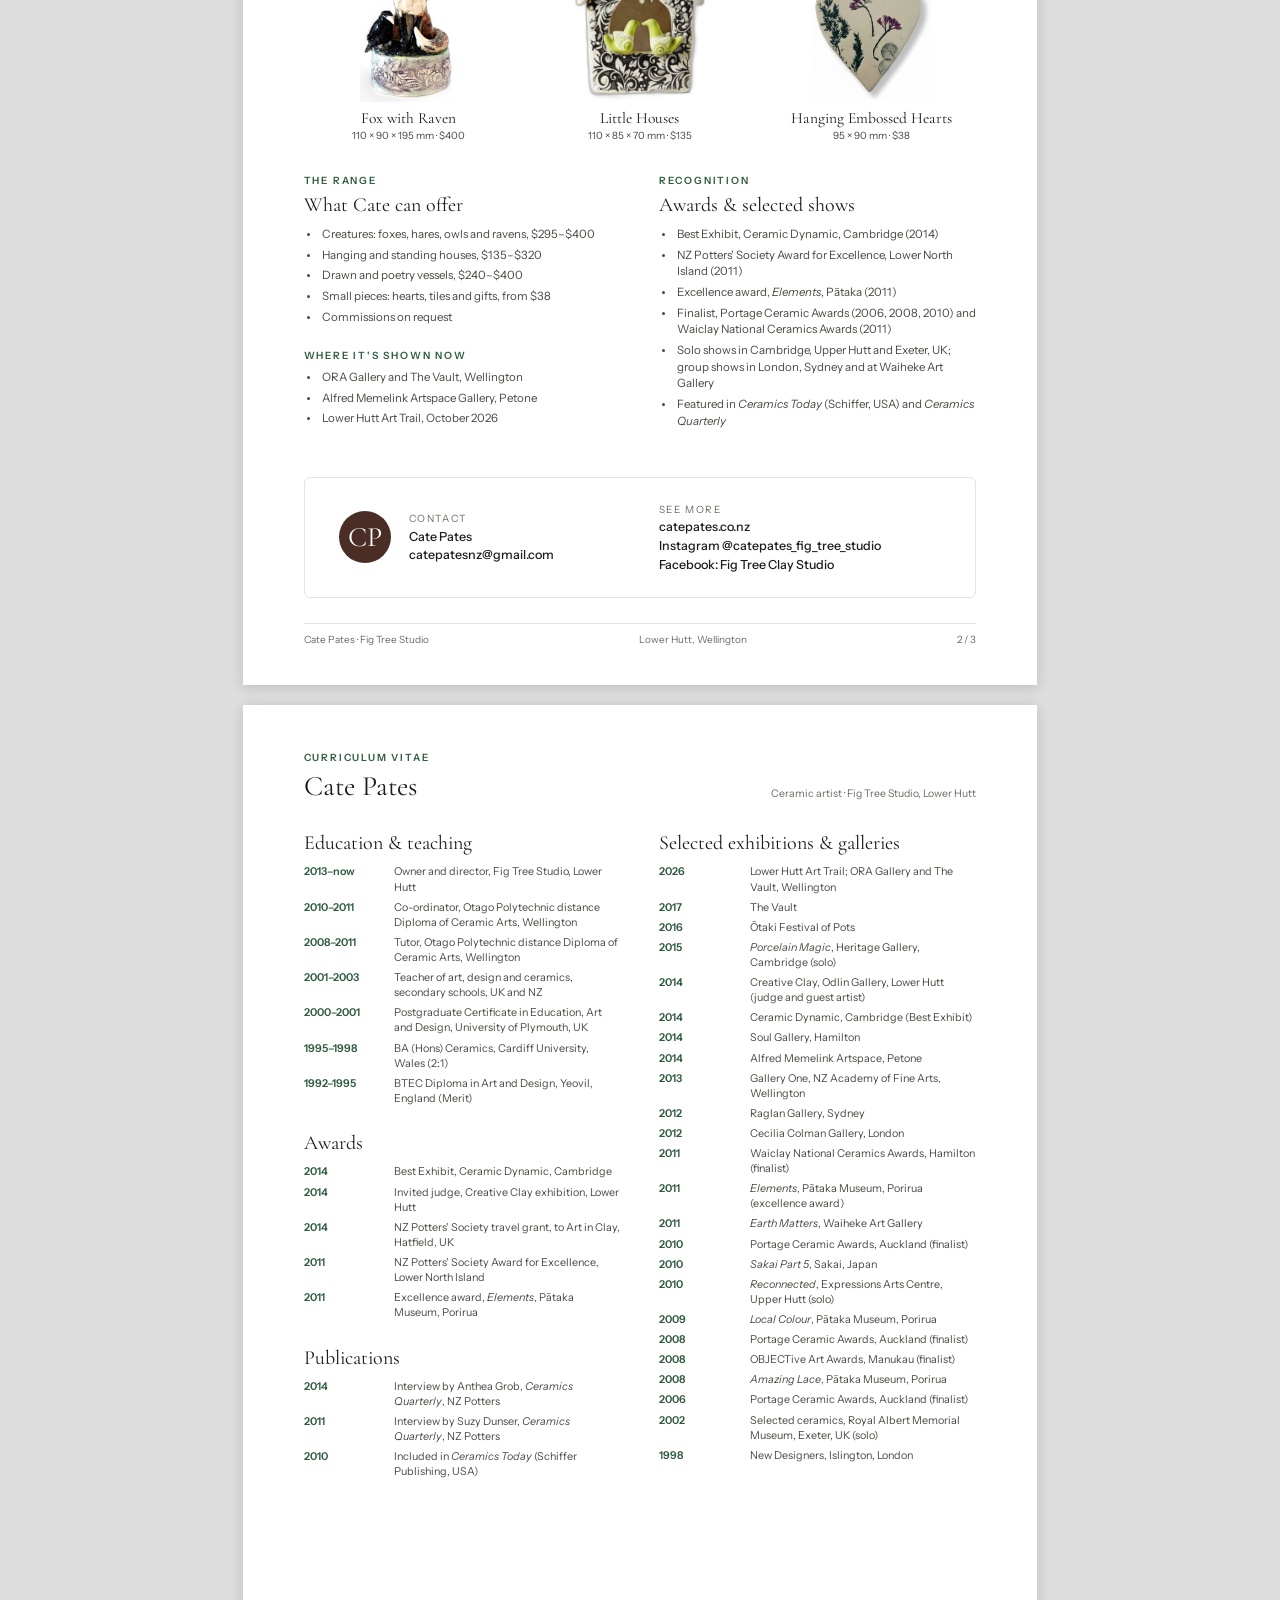
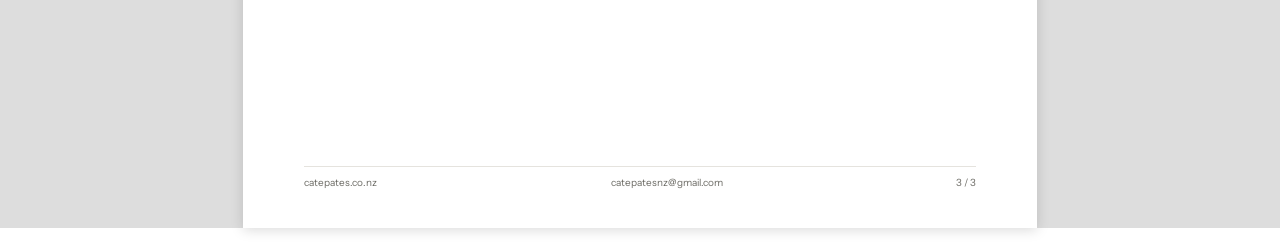
==== commit 7f75532f: "Maker introduction: rebalance page 2 without Working together Where it's shown now moves under What " ====
--- a/docs/maker-introduction/index.html
+++ b/docs/maker-introduction/index.html
@@ -51,14 +51,14 @@
   /* Page 2 */
   .head { display: flex; justify-content: space-between; align-items: flex-end; }
   .head .note { font-size: 10.5px; color: var(--muted); }
-  .pieces { display: grid; grid-template-columns: repeat(3, 1fr); gap: 4mm 6mm; margin-top: 4mm; text-align: center; }
-  .pieces img { height: 39mm; width: auto; max-width: 100%; object-fit: contain; }
+  .pieces { display: grid; grid-template-columns: repeat(3, 1fr); gap: 6mm 6mm; margin-top: 6mm; text-align: center; }
+  .pieces img { height: 47mm; width: auto; max-width: 100%; object-fit: contain; }
   .pieces .t { font-family: var(--serif); font-size: 15.5px; color: var(--ink); margin-top: 2px; line-height: 1.2; }
   .pieces .m { font-size: 10px; }
-  .two { display: grid; grid-template-columns: 1fr 1fr; gap: 10mm; margin-top: 5mm; font-size: 11px; }
+  .two { display: grid; grid-template-columns: 1fr 1fr; gap: 10mm; margin-top: 8mm; font-size: 11.5px; }
   .two h3 { margin-bottom: 10px; }
   .two .eyebrow + h3 { margin-top: 0; }
-  .two section + section { margin-top: 5mm; }
+  .two section + section { margin-top: 6mm; }
   .contact { position: absolute; left: 16mm; right: 16mm; bottom: 23mm; display: grid; grid-template-columns: 1fr 1fr; gap: 10mm; padding: 6mm 9mm; border: 1px solid var(--line); border-radius: 6px; }
   .contact .who { display: flex; align-items: center; gap: 18px; }
   .contact .label { font-size: 10px; letter-spacing: .16em; text-transform: uppercase; color: var(--muted); }
@@ -157,6 +157,14 @@
           <li>Commissions on request</li>
         </ul>
       </section>
+      <section>
+        <p class="eyebrow">Where it's shown now</p>
+        <ul class="dots">
+          <li>ORA Gallery and The Vault, Wellington</li>
+          <li>Alfred Memelink Artspace Gallery, Petone</li>
+          <li>Lower Hutt Art Trail, October 2026</li>
+        </ul>
+      </section>
     </div>
     <div>
       <section>
@@ -169,14 +177,6 @@
           <li>Finalist, Portage Ceramic Awards (2006, 2008, 2010) and Waiclay National Ceramics Awards (2011)</li>
           <li>Solo shows in Cambridge, Upper Hutt and Exeter, UK; group shows in London, Sydney and at Waiheke Art Gallery</li>
           <li>Featured in <em>Ceramics Today</em> (Schiffer, USA) and <em>Ceramics Quarterly</em></li>
-        </ul>
-      </section>
-      <section>
-        <p class="eyebrow">Where it's shown now</p>
-        <ul class="dots">
-          <li>ORA Gallery and The Vault, Wellington</li>
-          <li>Alfred Memelink Artspace Gallery, Petone</li>
-          <li>Lower Hutt Art Trail, October 2026</li>
         </ul>
       </section>
     </div>
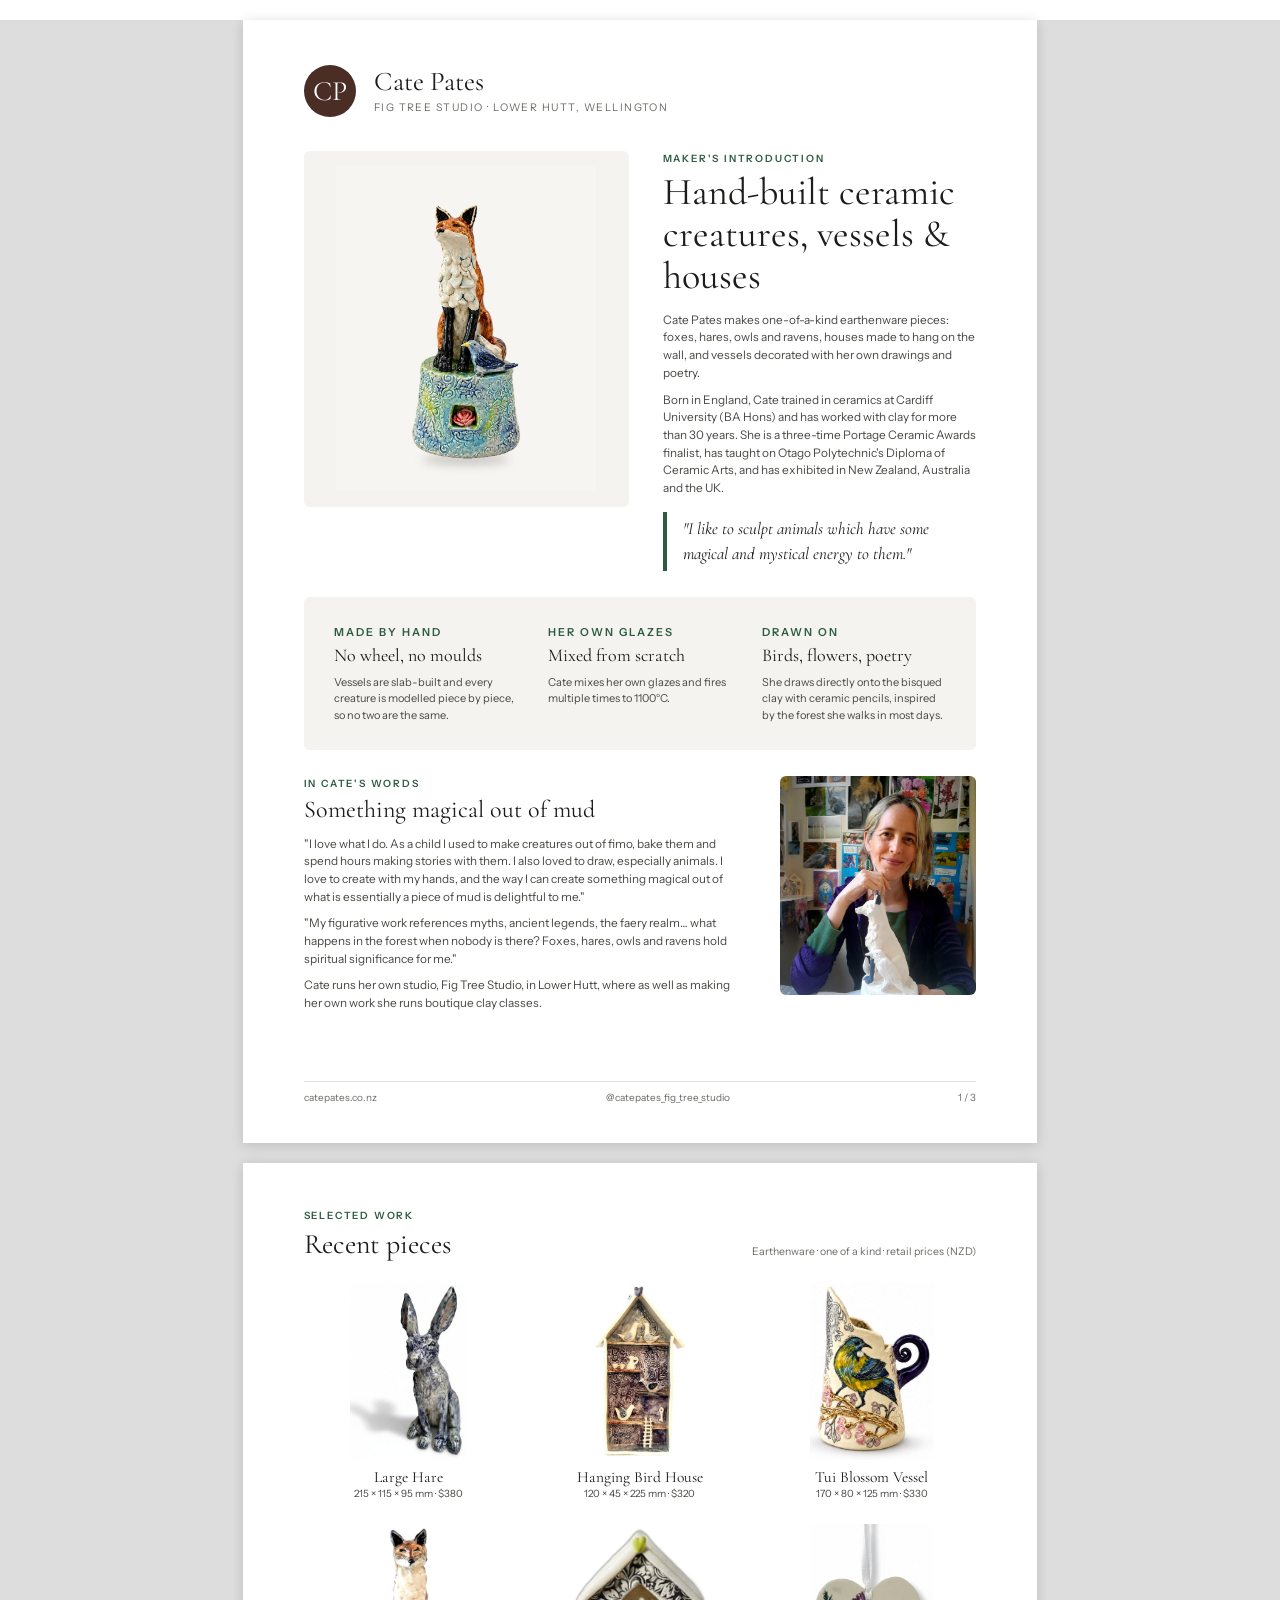
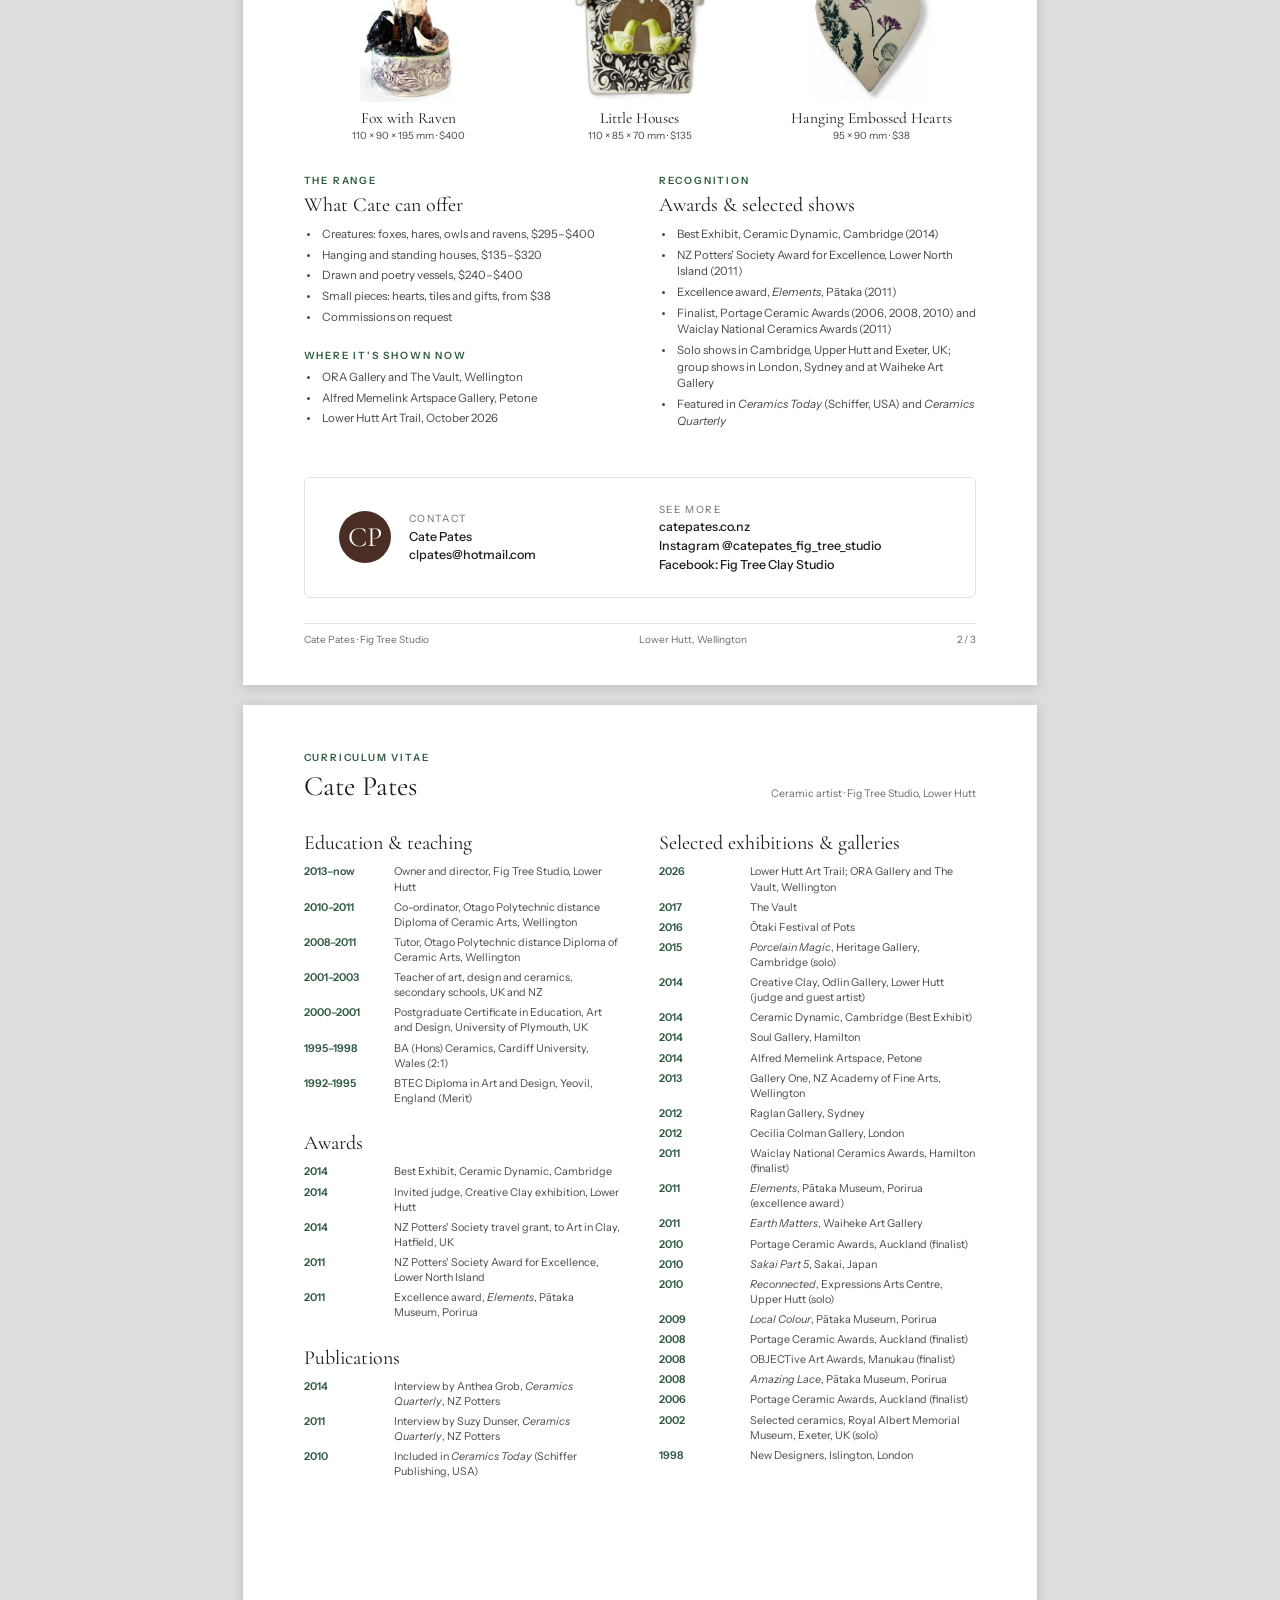
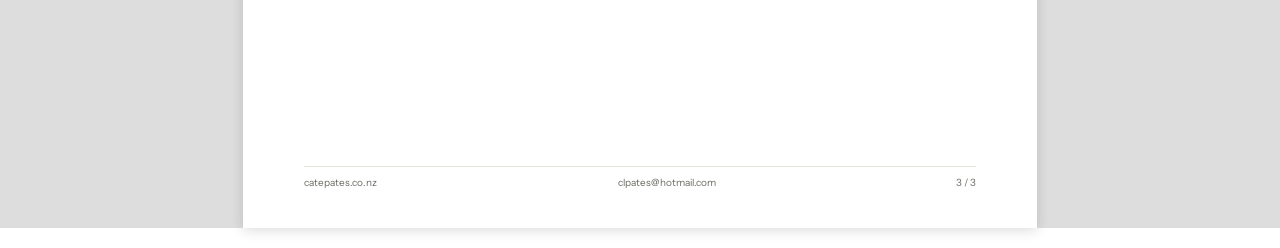
==== commit 6f4c8e8b: "Maker introduction: contact email is Cate's Hotmail for now A domain address (hello@catepates.co.nz)" ====
--- a/docs/maker-introduction/index.html
+++ b/docs/maker-introduction/index.html
@@ -185,7 +185,7 @@
   <div class="contact">
     <div class="who">
       <div class="mark">CP</div>
-      <div><span class="label">Contact</span><strong>Cate Pates</strong><strong>catepatesnz@gmail.com</strong></div>
+      <div><span class="label">Contact</span><strong>Cate Pates</strong><strong>clpates@hotmail.com</strong></div>
     </div>
     <div><span class="label">See more</span><strong>catepates.co.nz</strong><strong>Instagram @catepates_fig_tree_studio</strong><strong>Facebook: Fig Tree Clay Studio</strong></div>
   </div>
@@ -266,7 +266,7 @@
     </div>
   </div>
 
-  <div class="foot"><span>catepates.co.nz</span><span>catepatesnz@gmail.com</span><span>3 / 3</span></div>
+  <div class="foot"><span>catepates.co.nz</span><span>clpates@hotmail.com</span><span>3 / 3</span></div>
 </div>
 
 </body>
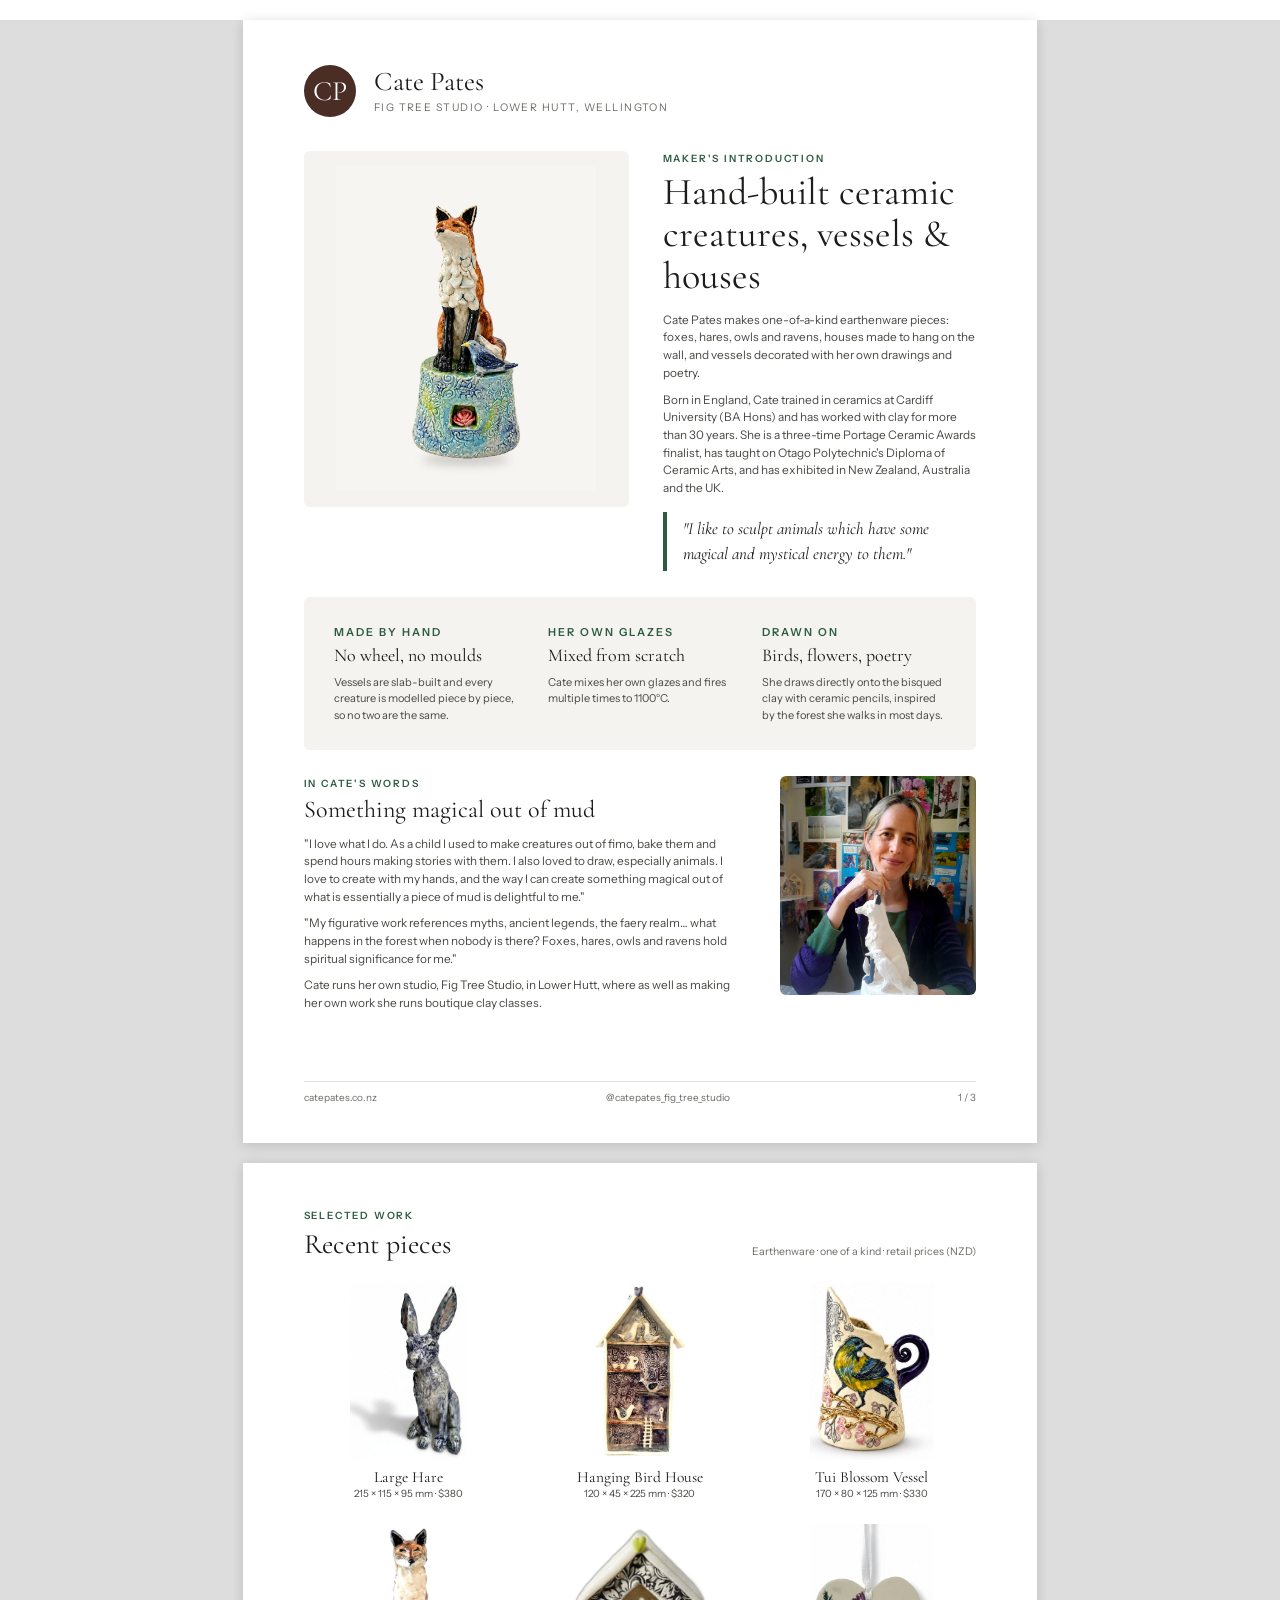
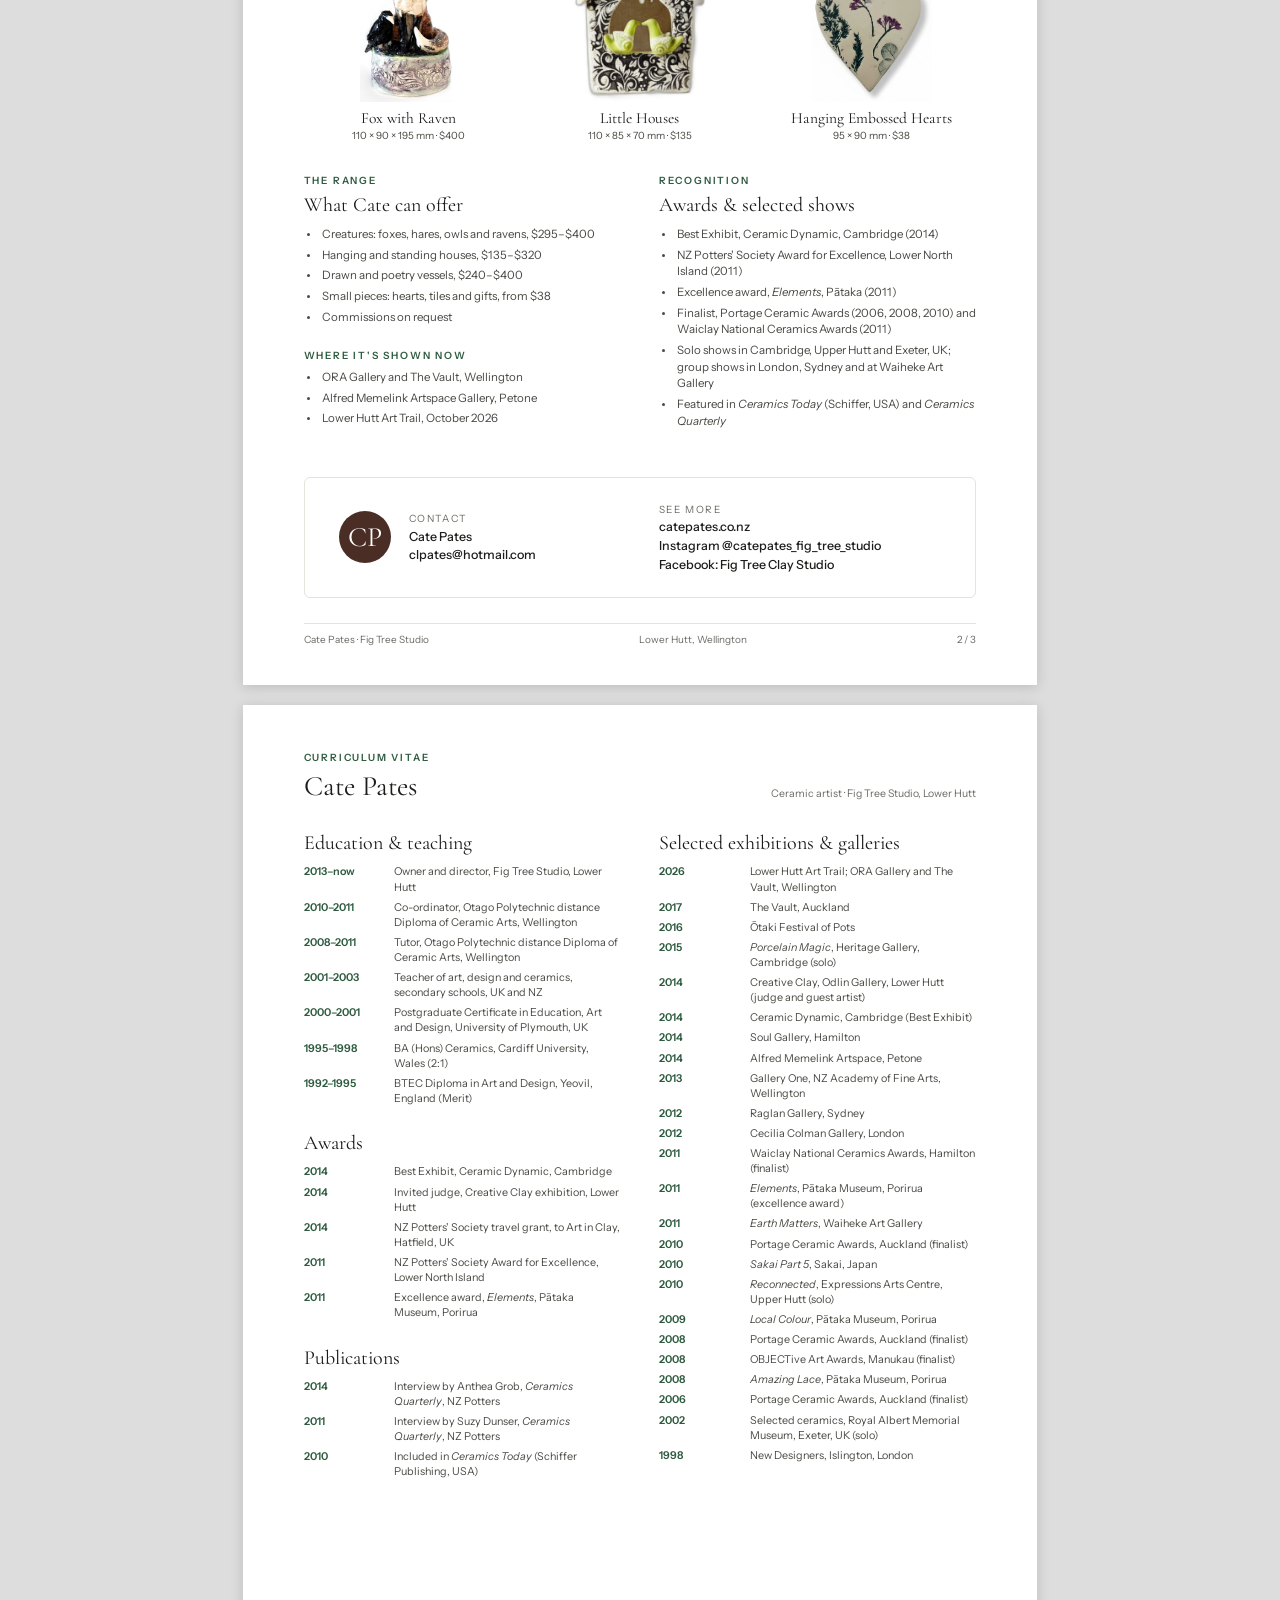
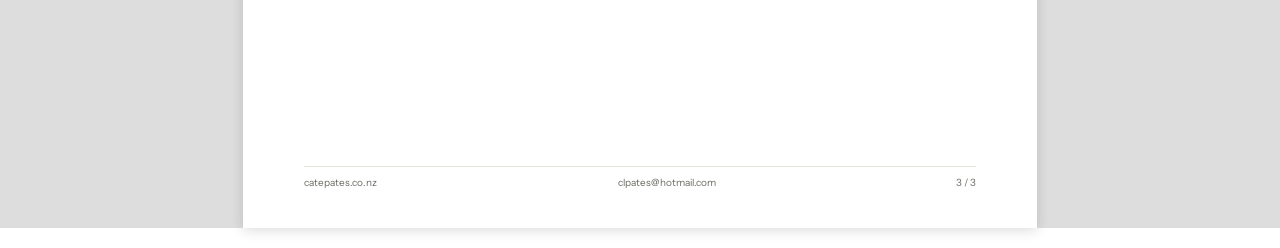
==== commit 1d9c1154: "Maker introduction: 2017 show was The Vault, Auckland Co-Authored-By: Claude Opus 5.5 <noreply@anthr" ====
--- a/docs/maker-introduction/index.html
+++ b/docs/maker-introduction/index.html
@@ -238,7 +238,7 @@
         <h3>Selected exhibitions &amp; galleries</h3>
         <dl>
           <dt>2026</dt><dd>Lower Hutt Art Trail; ORA Gallery and The Vault, Wellington</dd>
-          <dt>2017</dt><dd>The Vault</dd>
+          <dt>2017</dt><dd>The Vault, Auckland</dd>
           <dt>2016</dt><dd>Ōtaki Festival of Pots</dd>
           <dt>2015</dt><dd><em>Porcelain Magic</em>, Heritage Gallery, Cambridge (solo)</dd>
           <dt>2014</dt><dd>Creative Clay, Odlin Gallery, Lower Hutt (judge and guest artist)</dd>
